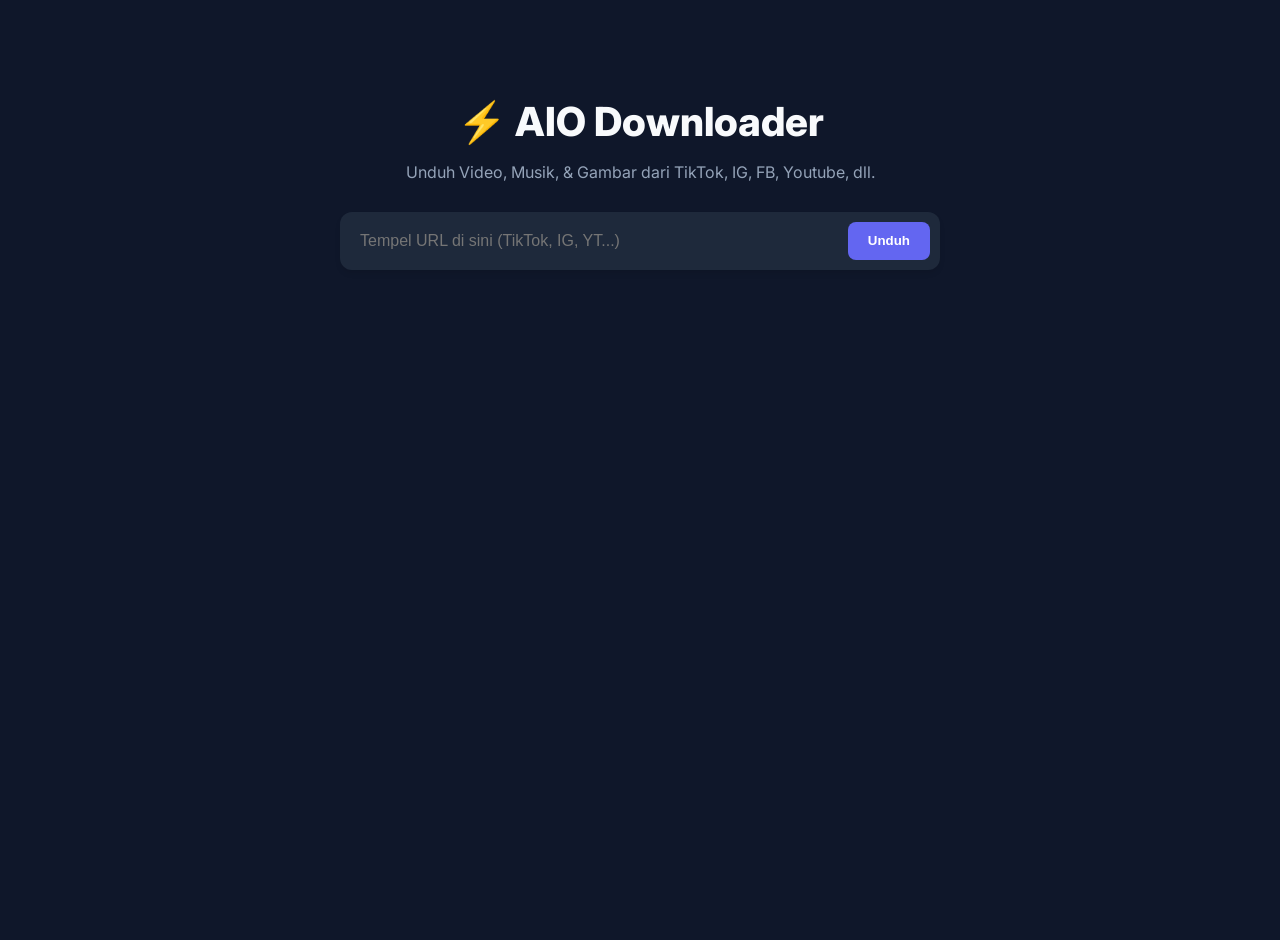
==== public/index.html @ 375051a1 "Add initial HTML structure for AIO Downloader" ====
<!DOCTYPE html>
<html lang="id">
<head>
    <meta charset="UTF-8">
    <meta name="viewport" content="width=device-width, initial-scale=1.0">
    <title>All-in-One Downloader</title>
    <link rel="stylesheet" href="style.css">
    <link href="https://fonts.googleapis.com/css2?family=Inter:wght@400;600;800&display=swap" rel="stylesheet">
</head>
<body>

    <div class="container">
        <header>
            <h1>⚡ AIO Downloader</h1>
            <p>Unduh Video, Musik, & Gambar dari TikTok, IG, FB, Youtube, dll.</p>
        </header>

        <div class="search-box">
            <input type="text" id="urlInput" placeholder="Tempel URL di sini (TikTok, IG, YT...)" autocomplete="off">
            <button id="downloadBtn" onclick="downloadMedia()">Unduh</button>
        </div>

        <div id="loading" class="hidden">
            <div class="spinner"></div>
            <p>Sedang memproses...</p>
        </div>

        <div id="error-msg" class="hidden"></div>

        <div id="result" class="hidden">
            </div>
    </div>

    <script src="script.js"></script>
</body>
</html>
---- public/style.css ----
:root {
    --primary: #6366f1;
    --bg: #0f172a;
    --card: #1e293b;
    --text: #f8fafc;
}

body {
    font-family: 'Inter', sans-serif;
    background-color: var(--bg);
    color: var(--text);
    margin: 0;
    display: flex;
    justify-content: center;
    min-height: 100vh;
    padding: 20px;
}

.container {
    width: 100%;
    max-width: 600px;
    text-align: center;
    margin-top: 50px;
}

h1 { font-weight: 800; font-size: 2.5rem; margin-bottom: 10px; }
p { color: #94a3b8; margin-bottom: 30px; }

.search-box {
    display: flex;
    gap: 10px;
    background: var(--card);
    padding: 10px;
    border-radius: 12px;
    box-shadow: 0 4px 6px -1px rgba(0, 0, 0, 0.1);
}

input {
    flex: 1;
    background: transparent;
    border: none;
    color: white;
    padding: 10px;
    font-size: 1rem;
    outline: none;
}

button {
    background-color: var(--primary);
    color: white;
    border: none;
    padding: 10px 20px;
    border-radius: 8px;
    font-weight: 600;
    cursor: pointer;
    transition: 0.2s;
}

button:hover { opacity: 0.9; }
button:disabled { background-color: #475569; cursor: not-allowed; }

/* Result Section */
#result {
    margin-top: 30px;
    display: grid;
    gap: 20px;
}

.media-card {
    background: var(--card);
    padding: 15px;
    border-radius: 12px;
    text-align: left;
}

.media-card img, .media-card video {
    width: 100%;
    border-radius: 8px;
    margin-bottom: 10px;
}

.download-link {
    display: inline-block;
    background: var(--primary);
    color: white;
    text-decoration: none;
    padding: 8px 16px;
    border-radius: 6px;
    font-size: 0.9rem;
    margin-top: 5px;
}

/* Utilities */
.hidden { display: none !important; }
#error-msg { color: #ef4444; margin-top: 15px; background: rgba(239, 68, 68, 0.1); padding: 10px; border-radius: 8px;}

/* Spinner */
.spinner {
    width: 30px;
    height: 30px;
    border: 3px solid rgba(255,255,255,0.3);
    border-radius: 50%;
    border-top-color: var(--primary);
    animation: spin 1s ease-in-out infinite;
    margin: 0 auto 10px;
}

@keyframes spin { to { transform: rotate(360deg); } }
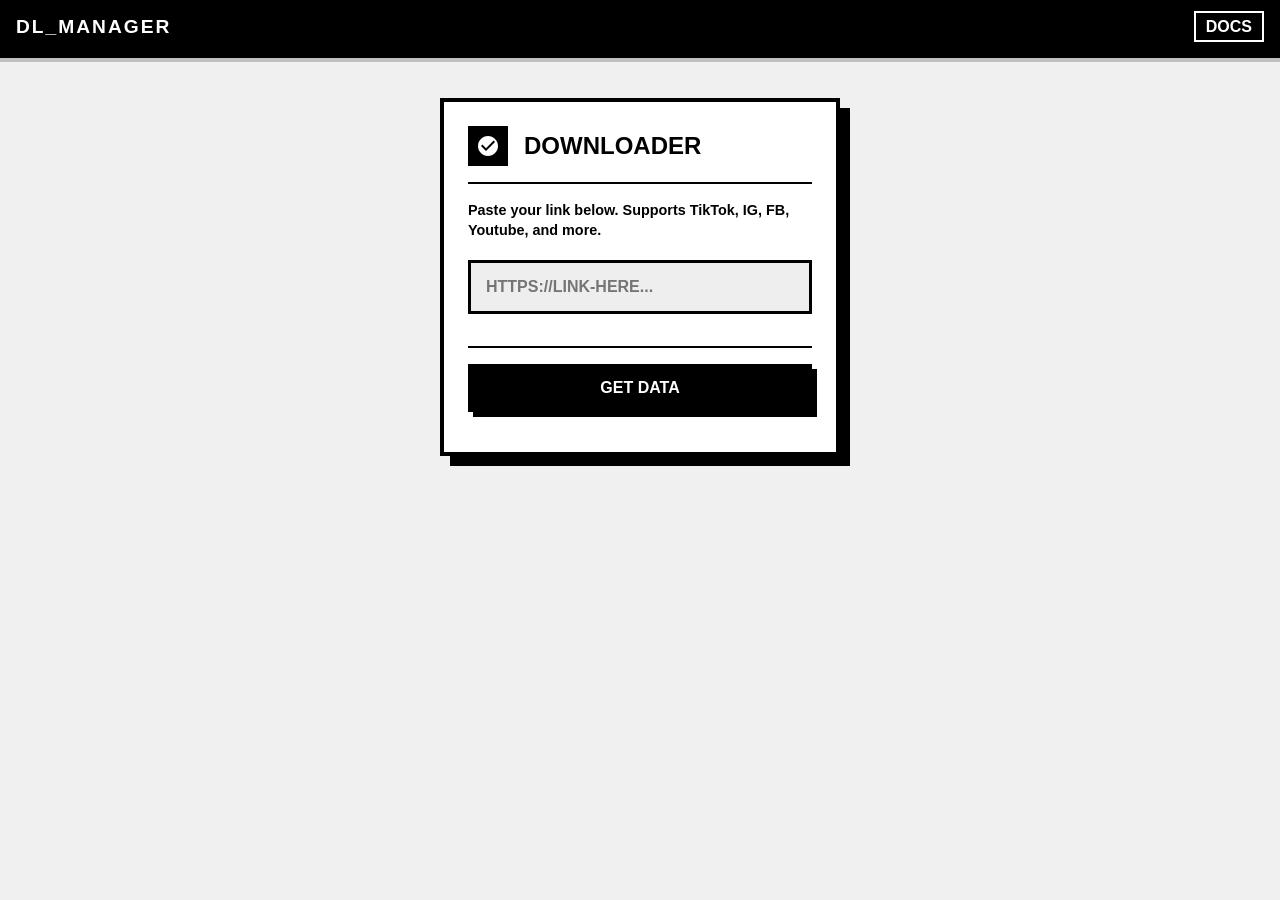
==== commit e9cc54e6: "Change title and update downloader interface" ====
--- a/public/index.html
+++ b/public/index.html
@@ -3,32 +3,58 @@
 <head>
     <meta charset="UTF-8">
     <meta name="viewport" content="width=device-width, initial-scale=1.0">
-    <title>All-in-One Downloader</title>
+    <title>BRUTAL DOWNLOADER</title>
     <link rel="stylesheet" href="style.css">
-    <link href="https://fonts.googleapis.com/css2?family=Inter:wght@400;600;800&display=swap" rel="stylesheet">
 </head>
 <body>
 
+    <nav class="navbar">
+        <a href="index.html" class="brand">DL_MANAGER</a>
+        <div class="nav-links">
+            <a href="docs.html">DOCS</a>
+        </div>
+    </nav>
+
     <div class="container">
-        <header>
-            <h1>⚡ AIO Downloader</h1>
-            <p>Unduh Video, Musik, & Gambar dari TikTok, IG, FB, Youtube, dll.</p>
-        </header>
-
-        <div class="search-box">
-            <input type="text" id="urlInput" placeholder="Tempel URL di sini (TikTok, IG, YT...)" autocomplete="off">
-            <button id="downloadBtn" onclick="downloadMedia()">Unduh</button>
+        
+        <div class="brutalist-card">
+            <div class="brutalist-card__header">
+                <div class="brutalist-card__icon">
+                    <svg viewBox="0 0 24 24" xmlns="http://www.w3.org/2000/svg">
+                        <path d="M12 2C6.48 2 2 6.48 2 12s4.48 10 10 10 10-4.48 10-10S17.52 2 12 2zm-2 15l-5-5 1.41-1.41L10 14.17l7.59-7.59L19 8l-9 9z"></path>
+                    </svg>
+                </div>
+                <div class="brutalist-card__alert">DOWNLOADER</div>
+            </div>
+            
+            <div class="brutalist-card__message">
+                Paste your link below. Supports TikTok, IG, FB, Youtube, and more.
+                <br><br>
+                <input type="text" id="urlInput" class="brutalist-input" placeholder="HTTPS://LINK-HERE..." autocomplete="off">
+            </div>
+            
+            <div class="brutalist-card__actions">
+                <button id="downloadBtn" onclick="fetchMedia()" class="brutalist-card__button brutalist-card__button--read">
+                    GET DATA
+                </button>
+            </div>
         </div>
 
-        <div id="loading" class="hidden">
-            <div class="spinner"></div>
-            <p>Sedang memproses...</p>
+        <div id="loading" class="brutalist-card hidden">
+            <div class="loading-container">
+                <span class="loader"></span>
+                <p style="margin-top:10px;">PROCESSING...</p>
+            </div>
         </div>
 
-        <div id="error-msg" class="hidden"></div>
+        <div id="error-msg" class="brutalist-card hidden" style="border-color: red;">
+            <div class="brutalist-card__alert" style="color: red;">ERROR</div>
+            <div class="brutalist-card__message" id="error-text"></div>
+        </div>
 
-        <div id="result" class="hidden">
+        <div id="result" class="result-container" style="width: 100%; display: flex; flex-direction: column; align-items: center; gap: 20px;">
             </div>
+
     </div>
 
     <script src="script.js"></script>
--- a/public/style.css
+++ b/public/style.css
@@ -1,108 +1,246 @@
-:root {
-    --primary: #6366f1;
-    --bg: #0f172a;
-    --card: #1e293b;
-    --text: #f8fafc;
+/* GLOBAL RESET & FONTS */
+* {
+    box-sizing: border-box;
+    margin: 0;
+    padding: 0;
 }
 
 body {
-    font-family: 'Inter', sans-serif;
-    background-color: var(--bg);
-    color: var(--text);
-    margin: 0;
-    display: flex;
+    font-family: "Arial", sans-serif;
+    background-color: #f0f0f0; /* Background abu muda agar card kontras */
+    color: #000;
+    padding-bottom: 50px;
+    min-height: 100vh;
+}
+
+/* NAVBAR (STICKY SIDEBAR ATAS) */
+.navbar {
+    position: sticky;
+    top: 0;
+    z-index: 1000;
+    background-color: #000;
+    border-bottom: 4px solid #000;
+    padding: 1rem;
+    display: flex;
+    justify-content: space-between;
+    align-items: center;
+    box-shadow: 0 4px 0 rgba(0,0,0,0.2);
+}
+
+.brand {
+    color: #fff;
+    font-weight: 900;
+    font-size: 1.2rem;
+    text-transform: uppercase;
+    text-decoration: none;
+    letter-spacing: 2px;
+}
+
+.nav-links a {
+    color: #fff;
+    text-decoration: none;
+    font-weight: 700;
+    text-transform: uppercase;
+    margin-left: 15px;
+    border: 2px solid #fff;
+    padding: 5px 10px;
+    transition: 0.2s;
+}
+
+.nav-links a:hover {
+    background-color: #fff;
+    color: #000;
+    box-shadow: 4px 4px 0 #888;
+}
+
+/* LAYOUT CONTAINER */
+.container {
+    display: flex;
+    flex-direction: column;
+    align-items: center;
+    padding: 20px;
+    gap: 30px;
+    margin-top: 20px;
+}
+
+/* BRUTALIST CARD STYLE (From your example) */
+.brutalist-card {
+    width: 100%;
+    max-width: 400px; /* Agar enak di HP dan PC */
+    border: 4px solid #000;
+    background-color: #fff;
+    padding: 1.5rem;
+    box-shadow: 10px 10px 0 #000;
+}
+
+.brutalist-card__header {
+    display: flex;
+    align-items: center;
+    gap: 1rem;
+    margin-bottom: 1rem;
+    border-bottom: 2px solid #000;
+    padding-bottom: 1rem;
+}
+
+.brutalist-card__icon {
+    flex-shrink: 0;
+    display: flex;
+    align-items: center;
     justify-content: center;
-    min-height: 100vh;
+    background-color: #000;
+    padding: 0.5rem;
+}
+
+.brutalist-card__icon svg {
+    height: 1.5rem;
+    width: 1.5rem;
+    fill: #fff;
+}
+
+.brutalist-card__alert {
+    font-weight: 900;
+    color: #000;
+    font-size: 1.5rem;
+    text-transform: uppercase;
+}
+
+.brutalist-card__message {
+    margin-top: 1rem;
+    color: #000;
+    font-size: 0.9rem;
+    line-height: 1.4;
+    border-bottom: 2px solid #000;
+    padding-bottom: 1rem;
+    font-weight: 600;
+}
+
+.brutalist-card__actions {
+    margin-top: 1rem;
+}
+
+/* CUSTOM INPUT FOR BRUTALIST STYLE */
+.brutalist-input {
+    width: 100%;
+    padding: 15px;
+    font-size: 1rem;
+    font-weight: bold;
+    border: 3px solid #000;
+    background: #eee;
+    margin-bottom: 1rem;
+    outline: none;
+    font-family: "Arial", sans-serif;
+}
+
+.brutalist-input:focus {
+    background: #fff;
+    box-shadow: 5px 5px 0 #000;
+}
+
+/* BUTTONS */
+.brutalist-card__button {
+    display: block;
+    width: 100%;
+    padding: 0.75rem;
+    text-align: center;
+    font-size: 1rem;
+    font-weight: 700;
+    text-transform: uppercase;
+    border: 3px solid #000;
+    background-color: #fff;
+    color: #000;
+    position: relative;
+    transition: all 0.2s ease;
+    box-shadow: 5px 5px 0 #000;
+    overflow: hidden;
+    text-decoration: none;
+    margin-bottom: 1rem;
+    cursor: pointer;
+}
+
+.brutalist-card__button--read {
+    background-color: #000;
+    color: #fff;
+}
+
+.brutalist-card__button::before {
+    content: "";
+    position: absolute;
+    top: 0;
+    left: -100%;
+    width: 100%;
+    height: 100%;
+    background: linear-gradient(
+        120deg,
+        transparent,
+        rgba(255, 255, 255, 0.3),
+        transparent
+    );
+    transition: all 0.6s;
+}
+
+.brutalist-card__button:hover::before {
+    left: 100%;
+}
+
+.brutalist-card__button:hover {
+    transform: translate(-2px, -2px);
+    box-shadow: 7px 7px 0 #000;
+}
+
+.brutalist-card__button--mark:hover {
+    background-color: #296fbb;
+    border-color: #296fbb;
+    color: #fff;
+    box-shadow: 7px 7px 0 #004280;
+}
+
+.brutalist-card__button--read:hover {
+    background-color: #ff0000;
+    border-color: #ff0000;
+    color: #fff;
+    box-shadow: 7px 7px 0 #800000;
+}
+
+.brutalist-card__button:active {
+    transform: translate(5px, 5px);
+    box-shadow: none;
+}
+
+.brutalist-card__button:disabled {
+    background-color: #ccc;
+    cursor: not-allowed;
+    box-shadow: none;
+    transform: none;
+}
+
+/* MEDIA CONTENT STYLES */
+img, video, audio {
+    width: 100%;
+    border: 2px solid #000;
+    display: block;
+    margin-bottom: 10px;
+}
+
+/* UTILITIES */
+.hidden { display: none !important; }
+
+/* LOADING SPINNER BRUTALIST */
+.loader {
+    width: 48px;
+    height: 48px;
+    border: 5px solid #000;
+    border-bottom-color: transparent;
+    border-radius: 50%;
+    display: inline-block;
+    box-sizing: border-box;
+    animation: rotation 1s linear infinite;
+    margin: 0 auto;
+}
+@keyframes rotation { 0% { transform: rotate(0deg); } 100% { transform: rotate(360deg); } }
+
+.loading-container {
+    text-align: center;
     padding: 20px;
-}
-
-.container {
-    width: 100%;
-    max-width: 600px;
-    text-align: center;
-    margin-top: 50px;
-}
-
-h1 { font-weight: 800; font-size: 2.5rem; margin-bottom: 10px; }
-p { color: #94a3b8; margin-bottom: 30px; }
-
-.search-box {
-    display: flex;
-    gap: 10px;
-    background: var(--card);
-    padding: 10px;
-    border-radius: 12px;
-    box-shadow: 0 4px 6px -1px rgba(0, 0, 0, 0.1);
-}
-
-input {
-    flex: 1;
-    background: transparent;
-    border: none;
-    color: white;
-    padding: 10px;
-    font-size: 1rem;
-    outline: none;
-}
-
-button {
-    background-color: var(--primary);
-    color: white;
-    border: none;
-    padding: 10px 20px;
-    border-radius: 8px;
-    font-weight: 600;
-    cursor: pointer;
-    transition: 0.2s;
-}
-
-button:hover { opacity: 0.9; }
-button:disabled { background-color: #475569; cursor: not-allowed; }
-
-/* Result Section */
-#result {
-    margin-top: 30px;
-    display: grid;
-    gap: 20px;
-}
-
-.media-card {
-    background: var(--card);
-    padding: 15px;
-    border-radius: 12px;
-    text-align: left;
-}
-
-.media-card img, .media-card video {
-    width: 100%;
-    border-radius: 8px;
-    margin-bottom: 10px;
-}
-
-.download-link {
-    display: inline-block;
-    background: var(--primary);
-    color: white;
-    text-decoration: none;
-    padding: 8px 16px;
-    border-radius: 6px;
-    font-size: 0.9rem;
-    margin-top: 5px;
-}
-
-/* Utilities */
-.hidden { display: none !important; }
-#error-msg { color: #ef4444; margin-top: 15px; background: rgba(239, 68, 68, 0.1); padding: 10px; border-radius: 8px;}
-
-/* Spinner */
-.spinner {
-    width: 30px;
-    height: 30px;
-    border: 3px solid rgba(255,255,255,0.3);
-    border-radius: 50%;
-    border-top-color: var(--primary);
-    animation: spin 1s ease-in-out infinite;
-    margin: 0 auto 10px;
-}
-
-@keyframes spin { to { transform: rotate(360deg); } }
+    font-weight: bold;
+    text-transform: uppercase;
+}
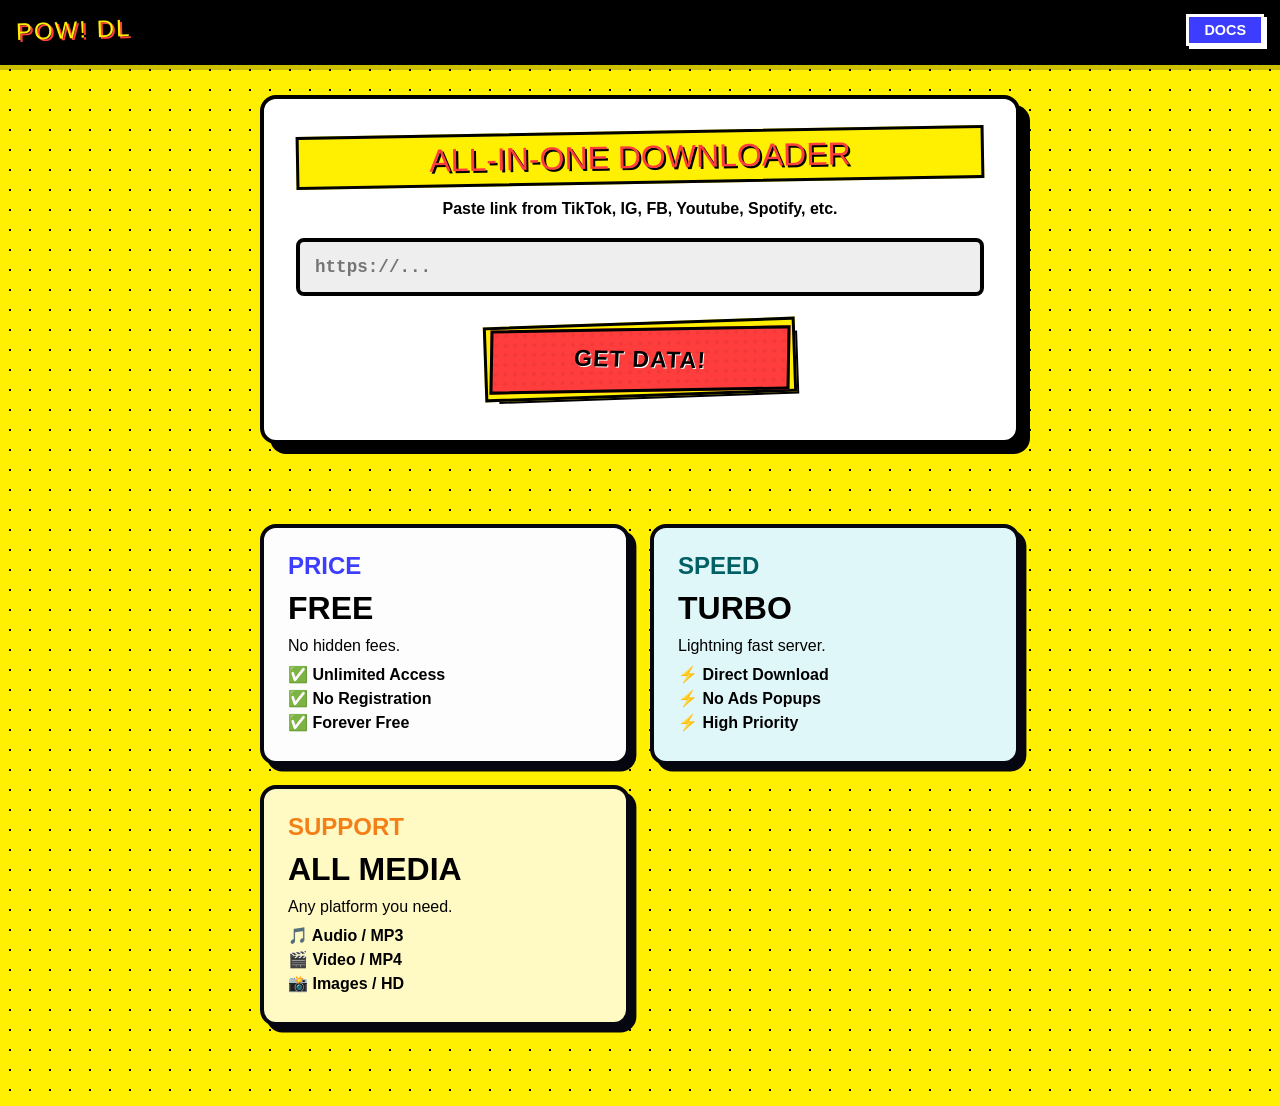
==== commit b2361ea8: "Rename downloader and update UI elements" ====
--- a/public/index.html
+++ b/public/index.html
@@ -3,13 +3,13 @@
 <head>
     <meta charset="UTF-8">
     <meta name="viewport" content="width=device-width, initial-scale=1.0">
-    <title>BRUTAL DOWNLOADER</title>
+    <title>COMIC DOWNLOADER</title>
     <link rel="stylesheet" href="style.css">
 </head>
 <body>
 
     <nav class="navbar">
-        <a href="index.html" class="brand">DL_MANAGER</a>
+        <a href="index.html" class="brand">POW! DL</a>
         <div class="nav-links">
             <a href="docs.html">DOCS</a>
         </div>
@@ -17,44 +17,70 @@
 
     <div class="container">
         
-        <div class="brutalist-card">
-            <div class="brutalist-card__header">
-                <div class="brutalist-card__icon">
-                    <svg viewBox="0 0 24 24" xmlns="http://www.w3.org/2000/svg">
-                        <path d="M12 2C6.48 2 2 6.48 2 12s4.48 10 10 10 10-4.48 10-10S17.52 2 12 2zm-2 15l-5-5 1.41-1.41L10 14.17l7.59-7.59L19 8l-9 9z"></path>
-                    </svg>
-                </div>
-                <div class="brutalist-card__alert">DOWNLOADER</div>
-            </div>
+        <div class="main-card">
+            <div class="card-title">ALL-IN-ONE DOWNLOADER</div>
             
-            <div class="brutalist-card__message">
-                Paste your link below. Supports TikTok, IG, FB, Youtube, and more.
-                <br><br>
-                <input type="text" id="urlInput" class="brutalist-input" placeholder="HTTPS://LINK-HERE..." autocomplete="off">
-            </div>
+            <p style="text-align: center; margin-bottom: 20px; font-weight: bold;">
+                Paste link from TikTok, IG, FB, Youtube, Spotify, etc.
+            </p>
+
+            <input type="text" id="urlInput" class="brutalist-input" placeholder="https://..." autocomplete="off">
             
-            <div class="brutalist-card__actions">
-                <button id="downloadBtn" onclick="fetchMedia()" class="brutalist-card__button brutalist-card__button--read">
-                    GET DATA
+            <div class="comic-brutal-button-container">
+                <button id="downloadBtn" onclick="fetchMedia()" class="comic-brutal-button">
+                    <div class="button-inner">
+                        <span class="button-text">GET DATA!</span>
+                        <div class="halftone-overlay"></div>
+                    </div>
+                    <div class="button-shadow"></div>
+                    <div class="button-frame"></div>
                 </button>
             </div>
         </div>
 
-        <div id="loading" class="brutalist-card hidden">
-            <div class="loading-container">
-                <span class="loader"></span>
-                <p style="margin-top:10px;">PROCESSING...</p>
-            </div>
+        <div id="loading" class="hidden" style="text-align: center; font-size: 1.5rem; font-weight: bold; text-shadow: 2px 2px 0 #fff;">
+            PROCESSING... ⏳
         </div>
+        <div id="error-msg" class="hidden"></div>
 
-        <div id="error-msg" class="brutalist-card hidden" style="border-color: red;">
-            <div class="brutalist-card__alert" style="color: red;">ERROR</div>
-            <div class="brutalist-card__message" id="error-text"></div>
-        </div>
+        <div id="result"></div>
 
-        <div id="result" class="result-container" style="width: 100%; display: flex; flex-direction: column; align-items: center; gap: 20px;">
+        <div class="features-grid">
+            
+            <div class="feature-card">
+                <div class="pricing-plan">PRICE</div>
+                <div class="price-value">FREE</div>
+                <p>No hidden fees.</p>
+                <ul class="check-list">
+                    <li class="check-list-item">✅ Unlimited Access</li>
+                    <li class="check-list-item">✅ No Registration</li>
+                    <li class="check-list-item">✅ Forever Free</li>
+                </ul>
             </div>
 
+            <div class="feature-card" style="background: #e0f7fa;">
+                <div class="pricing-plan" style="color: #006064;">SPEED</div>
+                <div class="price-value">TURBO</div>
+                <p>Lightning fast server.</p>
+                <ul class="check-list">
+                    <li class="check-list-item">⚡ Direct Download</li>
+                    <li class="check-list-item">⚡ No Ads Popups</li>
+                    <li class="check-list-item">⚡ High Priority</li>
+                </ul>
+            </div>
+
+            <div class="feature-card" style="background: #fff9c4;">
+                <div class="pricing-plan" style="color: #f57f17;">SUPPORT</div>
+                <div class="price-value">ALL MEDIA</div>
+                <p>Any platform you need.</p>
+                <ul class="check-list">
+                    <li class="check-list-item">🎵 Audio / MP3</li>
+                    <li class="check-list-item">🎬 Video / MP4</li>
+                    <li class="check-list-item">📸 Images / HD</li>
+                </ul>
+            </div>
+
+        </div>
     </div>
 
     <script src="script.js"></script>
--- a/public/style.css
+++ b/public/style.css
@@ -1,4 +1,14 @@
-/* GLOBAL RESET & FONTS */
+/* --- VARIABLES & GLOBAL --- */
+:root {
+    --primary: #ff3d3d;    /* Red */
+    --secondary: #3d3dff;  /* Blue */
+    --accent: #ffef00;     /* Yellow */
+    --text: #000000;
+    --bg-color: #f0f0f0;
+    --card-bg: #ffffff;
+    --shadow: rgba(0, 0, 0, 1);
+}
+
 * {
     box-sizing: border-box;
     margin: 0;
@@ -6,241 +16,278 @@
 }
 
 body {
-    font-family: "Arial", sans-serif;
-    background-color: #f0f0f0; /* Background abu muda agar card kontras */
-    color: #000;
+    font-family: 'Arial Black', 'Arial', sans-serif;
+    background-color: var(--accent);
+    /* Pola Halftone Background agar tidak polos */
+    background-image: radial-gradient(var(--text) 1px, transparent 1px);
+    background-size: 20px 20px;
+    color: var(--text);
     padding-bottom: 50px;
     min-height: 100vh;
 }
 
-/* NAVBAR (STICKY SIDEBAR ATAS) */
+/* --- NAVBAR STICKY --- */
 .navbar {
     position: sticky;
     top: 0;
     z-index: 1000;
-    background-color: #000;
-    border-bottom: 4px solid #000;
+    background-color: var(--text);
+    border-bottom: 5px solid var(--text);
     padding: 1rem;
     display: flex;
     justify-content: space-between;
     align-items: center;
-    box-shadow: 0 4px 0 rgba(0,0,0,0.2);
+    box-shadow: 0 5px 0 rgba(0,0,0,0.2);
 }
 
 .brand {
-    color: #fff;
-    font-weight: 900;
-    font-size: 1.2rem;
+    color: var(--accent);
+    font-size: 1.5rem;
     text-transform: uppercase;
     text-decoration: none;
     letter-spacing: 2px;
+    transform: rotate(-2deg);
+    display: inline-block;
+    text-shadow: 2px 2px 0 var(--primary);
 }
 
 .nav-links a {
-    color: #fff;
+    color: var(--card-bg);
     text-decoration: none;
     font-weight: 700;
     text-transform: uppercase;
-    margin-left: 15px;
-    border: 2px solid #fff;
+    margin-left: 10px;
+    border: 3px solid var(--card-bg);
+    padding: 5px 15px;
+    background: var(--secondary);
+    box-shadow: 3px 3px 0 var(--card-bg);
+    transition: 0.2s;
+    font-size: 0.9rem;
+}
+
+.nav-links a:active {
+    transform: translate(2px, 2px);
+    box-shadow: none;
+}
+
+/* --- LAYOUT CONTAINER --- */
+.container {
+    max-width: 800px;
+    margin: 30px auto;
+    padding: 0 20px;
+    display: flex;
+    flex-direction: column;
+    gap: 40px;
+}
+
+/* --- MAIN INPUT CARD (NEO BRUTAL) --- */
+.main-card {
+    background: var(--card-bg);
+    border: 4px solid var(--text);
+    padding: 2rem;
+    box-shadow: 10px 10px 0 var(--text);
+    border-radius: 1rem;
+    position: relative;
+    overflow: hidden;
+}
+
+.card-title {
+    font-size: 2rem;
+    text-transform: uppercase;
+    margin-bottom: 1rem;
+    text-align: center;
+    color: var(--primary);
+    text-shadow: 2px 2px 0 var(--text);
+    background: var(--accent);
+    display: inline-block;
     padding: 5px 10px;
-    transition: 0.2s;
-}
-
-.nav-links a:hover {
-    background-color: #fff;
-    color: #000;
-    box-shadow: 4px 4px 0 #888;
-}
-
-/* LAYOUT CONTAINER */
-.container {
-    display: flex;
-    flex-direction: column;
-    align-items: center;
-    padding: 20px;
-    gap: 30px;
-    margin-top: 20px;
-}
-
-/* BRUTALIST CARD STYLE (From your example) */
-.brutalist-card {
-    width: 100%;
-    max-width: 400px; /* Agar enak di HP dan PC */
-    border: 4px solid #000;
-    background-color: #fff;
-    padding: 1.5rem;
-    box-shadow: 10px 10px 0 #000;
-}
-
-.brutalist-card__header {
-    display: flex;
-    align-items: center;
-    gap: 1rem;
-    margin-bottom: 1rem;
-    border-bottom: 2px solid #000;
-    padding-bottom: 1rem;
-}
-
-.brutalist-card__icon {
-    flex-shrink: 0;
-    display: flex;
-    align-items: center;
-    justify-content: center;
-    background-color: #000;
-    padding: 0.5rem;
-}
-
-.brutalist-card__icon svg {
-    height: 1.5rem;
-    width: 1.5rem;
-    fill: #fff;
-}
-
-.brutalist-card__alert {
-    font-weight: 900;
-    color: #000;
-    font-size: 1.5rem;
-    text-transform: uppercase;
-}
-
-.brutalist-card__message {
-    margin-top: 1rem;
-    color: #000;
-    font-size: 0.9rem;
-    line-height: 1.4;
-    border-bottom: 2px solid #000;
-    padding-bottom: 1rem;
-    font-weight: 600;
-}
-
-.brutalist-card__actions {
-    margin-top: 1rem;
-}
-
-/* CUSTOM INPUT FOR BRUTALIST STYLE */
+    border: 3px solid var(--text);
+    transform: rotate(-1deg);
+    width: 100%;
+}
+
 .brutalist-input {
     width: 100%;
     padding: 15px;
-    font-size: 1rem;
+    font-size: 1.1rem;
     font-weight: bold;
-    border: 3px solid #000;
+    border: 4px solid var(--text);
     background: #eee;
     margin-bottom: 1rem;
     outline: none;
-    font-family: "Arial", sans-serif;
+    font-family: 'Courier New', monospace;
+    border-radius: 0.5rem;
+    transition: 0.2s;
 }
 
 .brutalist-input:focus {
     background: #fff;
-    box-shadow: 5px 5px 0 #000;
-}
-
-/* BUTTONS */
-.brutalist-card__button {
+    box-shadow: 5px 5px 0 var(--secondary);
+    transform: scale(1.01);
+}
+
+/* --- COMIC BUTTON STYLE (From Your Request) --- */
+.comic-brutal-button-container {
+    display: flex;
+    justify-content: center;
+    align-items: center;
+    padding: 1rem 0;
+}
+
+.comic-brutal-button {
+    position: relative;
+    font-size: 1.2em; /* Adjusted for mobile */
+    border: none;
+    background: none;
+    cursor: pointer;
+    padding: 0;
+    transform: rotate(-2deg);
+    transform-origin: center;
+    transition: transform 0.15s cubic-bezier(0.22, 0.61, 0.36, 1);
+    width: 100%;
+    max-width: 300px;
+}
+
+.button-inner {
+    position: relative;
+    display: flex;
+    justify-content: center;
+    align-items: center;
+    background-color: var(--primary);
+    color: var(--text);
+    padding: 0.8em 1.5em;
+    z-index: 3;
+    overflow: hidden;
+    transform: skew(-3deg, 1deg);
+    transition: transform 0.15s cubic-bezier(0.22, 0.61, 0.36, 1);
+    border: 3px solid var(--text); /* Added border for clarity */
+}
+
+.button-text {
+    position: relative;
+    font-weight: 900;
+    font-size: 1.2em;
+    letter-spacing: 0.05em;
+    text-transform: uppercase;
+    z-index: 5;
+    color: var(--text);
+    text-shadow: 1px 1px 0 #fff; /* Simplified shadow */
+    transform: rotate(2deg);
+}
+
+.button-frame {
+    position: absolute;
+    top: -0.3em;
+    left: -0.3em;
+    right: -0.3em;
+    bottom: -0.3em;
+    background-color: var(--accent);
+    border: 3px solid var(--text);
+    z-index: 1;
+    transition: transform 0.15s;
+}
+
+.button-shadow {
+    position: absolute;
+    top: 0.4em;
+    left: 0.4em;
+    right: -0.4em;
+    bottom: -0.4em;
+    background-color: rgba(0, 0, 0, 1);
+    z-index: 0;
+    transition: all 0.15s;
+}
+
+.halftone-overlay {
+    position: absolute;
+    top: 0; left: 0; width: 100%; height: 100%;
+    background-image: radial-gradient(circle at 30% 30%, rgba(0,0,0,0.2) 0.1em, transparent 0.1em);
+    background-size: 0.5em 0.5em;
+    opacity: 0.3;
+    z-index: 2;
+}
+
+/* Button States */
+.comic-brutal-button:hover { transform: rotate(-1deg) scale(1.02); }
+.comic-brutal-button:hover .button-inner { background-color: var(--secondary); color: #fff; }
+.comic-brutal-button:active { transform: rotate(0) scale(0.95); }
+
+/* --- FEATURES GRID (From Your Request - Neo Brutal Pricing) --- */
+.features-grid {
+    display: grid;
+    grid-template-columns: repeat(auto-fit, minmax(250px, 1fr)); /* Responsive Grid */
+    gap: 20px;
+    width: 100%;
+}
+
+.feature-card {
+    background: #fdfdfd;
+    padding: 1.5rem;
+    border-radius: 1rem;
+    border: 4px solid #05060f;
+    box-shadow: 0.4rem 0.4rem #05060f;
+    overflow: hidden;
+    color: black;
+    transition: 0.3s;
+}
+
+.feature-card:hover {
+    transform: translate(-3px, -3px);
+    box-shadow: 0.6rem 0.6rem #05060f;
+}
+
+.pricing-plan {
+    font-size: 1.5rem;
+    font-weight: 800;
+    text-transform: uppercase;
+    color: var(--secondary);
+}
+
+.price-value {
+    font-size: 2rem;
+    font-weight: 900;
+    margin: 10px 0;
+}
+
+.check-list {
+    list-style: none;
+    margin-top: 10px;
+}
+
+.check-list-item {
+    display: flex;
+    align-items: center;
+    gap: 8px;
+    font-weight: 600;
+    margin-bottom: 5px;
+}
+
+/* --- RESULT SECTION --- */
+#result { width: 100%; display: flex; flex-direction: column; gap: 20px; }
+
+.media-container {
+    background: var(--card-bg);
+    border: 4px solid var(--text);
+    padding: 15px;
+    box-shadow: 8px 8px 0 var(--text);
+    border-radius: 10px;
+}
+
+img, video, audio {
+    width: 100%;
+    border: 3px solid var(--text);
+    border-radius: 5px;
     display: block;
-    width: 100%;
-    padding: 0.75rem;
-    text-align: center;
-    font-size: 1rem;
-    font-weight: 700;
-    text-transform: uppercase;
-    border: 3px solid #000;
-    background-color: #fff;
-    color: #000;
-    position: relative;
-    transition: all 0.2s ease;
-    box-shadow: 5px 5px 0 #000;
-    overflow: hidden;
-    text-decoration: none;
-    margin-bottom: 1rem;
-    cursor: pointer;
-}
-
-.brutalist-card__button--read {
-    background-color: #000;
-    color: #fff;
-}
-
-.brutalist-card__button::before {
-    content: "";
-    position: absolute;
-    top: 0;
-    left: -100%;
-    width: 100%;
-    height: 100%;
-    background: linear-gradient(
-        120deg,
-        transparent,
-        rgba(255, 255, 255, 0.3),
-        transparent
-    );
-    transition: all 0.6s;
-}
-
-.brutalist-card__button:hover::before {
-    left: 100%;
-}
-
-.brutalist-card__button:hover {
-    transform: translate(-2px, -2px);
-    box-shadow: 7px 7px 0 #000;
-}
-
-.brutalist-card__button--mark:hover {
-    background-color: #296fbb;
-    border-color: #296fbb;
-    color: #fff;
-    box-shadow: 7px 7px 0 #004280;
-}
-
-.brutalist-card__button--read:hover {
-    background-color: #ff0000;
-    border-color: #ff0000;
-    color: #fff;
-    box-shadow: 7px 7px 0 #800000;
-}
-
-.brutalist-card__button:active {
-    transform: translate(5px, 5px);
-    box-shadow: none;
-}
-
-.brutalist-card__button:disabled {
-    background-color: #ccc;
-    cursor: not-allowed;
-    box-shadow: none;
-    transform: none;
-}
-
-/* MEDIA CONTENT STYLES */
-img, video, audio {
-    width: 100%;
-    border: 2px solid #000;
-    display: block;
-    margin-bottom: 10px;
-}
-
-/* UTILITIES */
+    margin-bottom: 15px;
+}
+
+/* --- UTILS --- */
 .hidden { display: none !important; }
-
-/* LOADING SPINNER BRUTALIST */
-.loader {
-    width: 48px;
-    height: 48px;
-    border: 5px solid #000;
-    border-bottom-color: transparent;
-    border-radius: 50%;
-    display: inline-block;
-    box-sizing: border-box;
-    animation: rotation 1s linear infinite;
-    margin: 0 auto;
-}
-@keyframes rotation { 0% { transform: rotate(0deg); } 100% { transform: rotate(360deg); } }
-
-.loading-container {
-    text-align: center;
-    padding: 20px;
+#error-msg {
+    background: var(--primary);
+    color: white;
+    padding: 15px;
+    border: 4px solid var(--text);
     font-weight: bold;
-    text-transform: uppercase;
-}
+    box-shadow: 5px 5px 0 var(--text);
+}
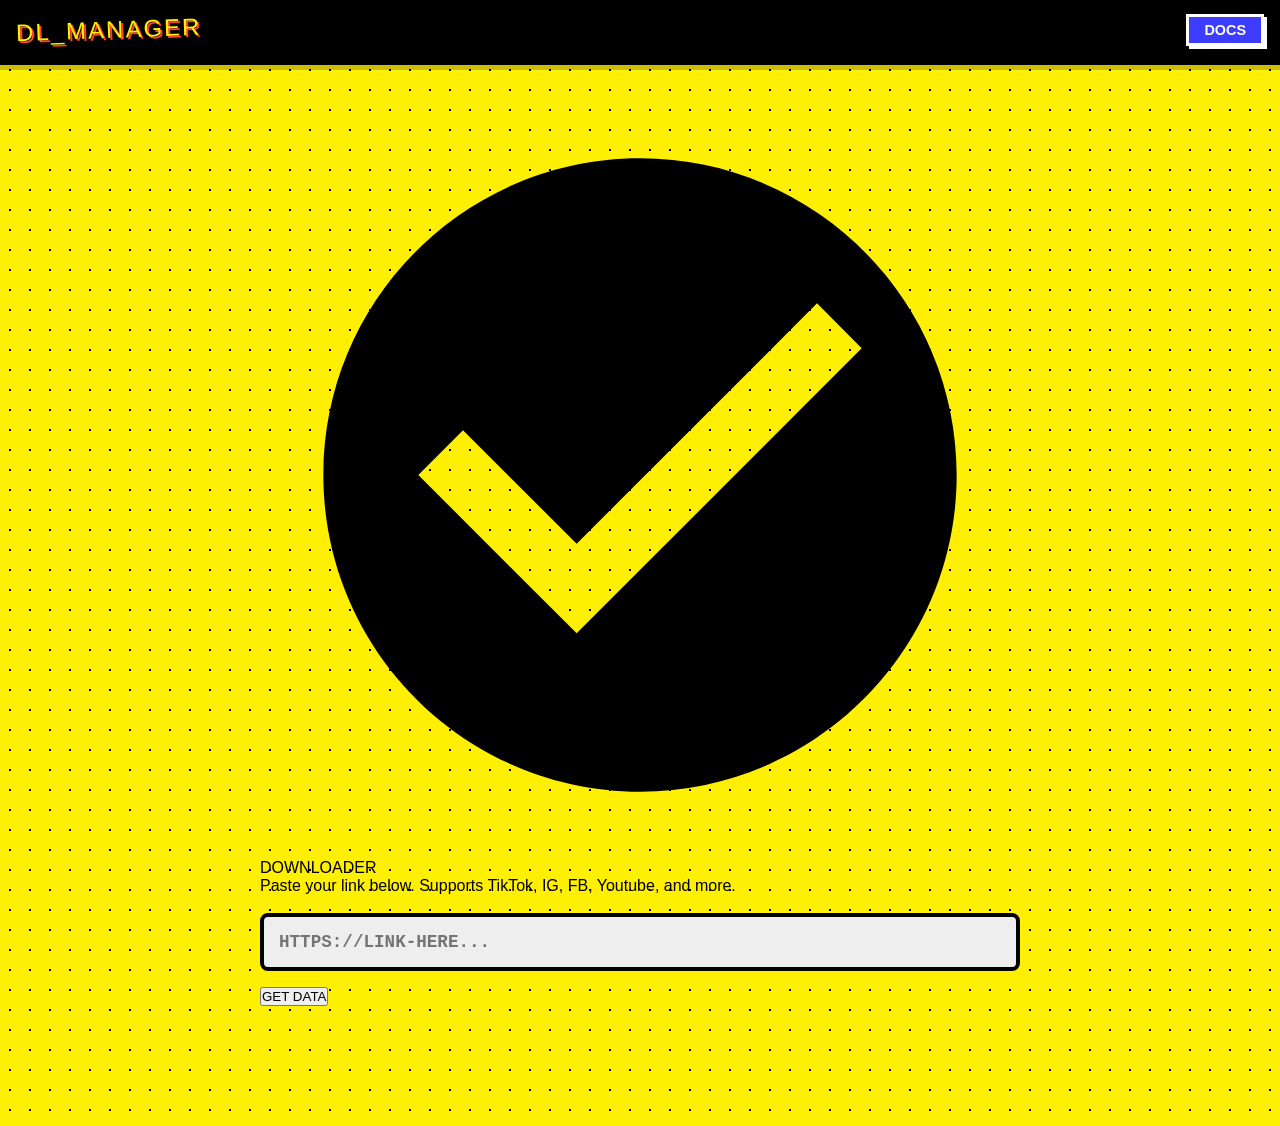
==== commit db943846: "Update index.html" ====
--- a/public/index.html
+++ b/public/index.html
@@ -3,13 +3,13 @@
 <head>
     <meta charset="UTF-8">
     <meta name="viewport" content="width=device-width, initial-scale=1.0">
-    <title>COMIC DOWNLOADER</title>
+    <title>BRUTAL DOWNLOADER</title>
     <link rel="stylesheet" href="style.css">
 </head>
 <body>
 
     <nav class="navbar">
-        <a href="index.html" class="brand">POW! DL</a>
+        <a href="index.html" class="brand">DL_MANAGER</a>
         <div class="nav-links">
             <a href="docs.html">DOCS</a>
         </div>
@@ -17,70 +17,44 @@
 
     <div class="container">
         
-        <div class="main-card">
-            <div class="card-title">ALL-IN-ONE DOWNLOADER</div>
+        <div class="brutalist-card">
+            <div class="brutalist-card__header">
+                <div class="brutalist-card__icon">
+                    <svg viewBox="0 0 24 24" xmlns="http://www.w3.org/2000/svg">
+                        <path d="M12 2C6.48 2 2 6.48 2 12s4.48 10 10 10 10-4.48 10-10S17.52 2 12 2zm-2 15l-5-5 1.41-1.41L10 14.17l7.59-7.59L19 8l-9 9z"></path>
+                    </svg>
+                </div>
+                <div class="brutalist-card__alert">DOWNLOADER</div>
+            </div>
             
-            <p style="text-align: center; margin-bottom: 20px; font-weight: bold;">
-                Paste link from TikTok, IG, FB, Youtube, Spotify, etc.
-            </p>
-
-            <input type="text" id="urlInput" class="brutalist-input" placeholder="https://..." autocomplete="off">
+            <div class="brutalist-card__message">
+                Paste your link below. Supports TikTok, IG, FB, Youtube, and more.
+                <br><br>
+                <input type="text" id="urlInput" class="brutalist-input" placeholder="HTTPS://LINK-HERE..." autocomplete="off">
+            </div>
             
-            <div class="comic-brutal-button-container">
-                <button id="downloadBtn" onclick="fetchMedia()" class="comic-brutal-button">
-                    <div class="button-inner">
-                        <span class="button-text">GET DATA!</span>
-                        <div class="halftone-overlay"></div>
-                    </div>
-                    <div class="button-shadow"></div>
-                    <div class="button-frame"></div>
+            <div class="brutalist-card__actions">
+                <button id="downloadBtn" onclick="fetchMedia()" class="brutalist-card__button brutalist-card__button--read">
+                    GET DATA
                 </button>
             </div>
         </div>
 
-        <div id="loading" class="hidden" style="text-align: center; font-size: 1.5rem; font-weight: bold; text-shadow: 2px 2px 0 #fff;">
-            PROCESSING... ⏳
+        <div id="loading" class="brutalist-card hidden">
+            <div class="loading-container">
+                <span class="loader"></span>
+                <p style="margin-top:10px;">PROCESSING...</p>
+            </div>
         </div>
-        <div id="error-msg" class="hidden"></div>
 
-        <div id="result"></div>
+        <div id="error-msg" class="brutalist-card hidden" style="border-color: red;">
+            <div class="brutalist-card__alert" style="color: red;">ERROR</div>
+            <div class="brutalist-card__message" id="error-text"></div>
+        </div>
 
-        <div class="features-grid">
-            
-            <div class="feature-card">
-                <div class="pricing-plan">PRICE</div>
-                <div class="price-value">FREE</div>
-                <p>No hidden fees.</p>
-                <ul class="check-list">
-                    <li class="check-list-item">✅ Unlimited Access</li>
-                    <li class="check-list-item">✅ No Registration</li>
-                    <li class="check-list-item">✅ Forever Free</li>
-                </ul>
+        <div id="result" class="result-container" style="width: 100%; display: flex; flex-direction: column; align-items: center; gap: 20px;">
             </div>
 
-            <div class="feature-card" style="background: #e0f7fa;">
-                <div class="pricing-plan" style="color: #006064;">SPEED</div>
-                <div class="price-value">TURBO</div>
-                <p>Lightning fast server.</p>
-                <ul class="check-list">
-                    <li class="check-list-item">⚡ Direct Download</li>
-                    <li class="check-list-item">⚡ No Ads Popups</li>
-                    <li class="check-list-item">⚡ High Priority</li>
-                </ul>
-            </div>
-
-            <div class="feature-card" style="background: #fff9c4;">
-                <div class="pricing-plan" style="color: #f57f17;">SUPPORT</div>
-                <div class="price-value">ALL MEDIA</div>
-                <p>Any platform you need.</p>
-                <ul class="check-list">
-                    <li class="check-list-item">🎵 Audio / MP3</li>
-                    <li class="check-list-item">🎬 Video / MP4</li>
-                    <li class="check-list-item">📸 Images / HD</li>
-                </ul>
-            </div>
-
-        </div>
     </div>
 
     <script src="script.js"></script>
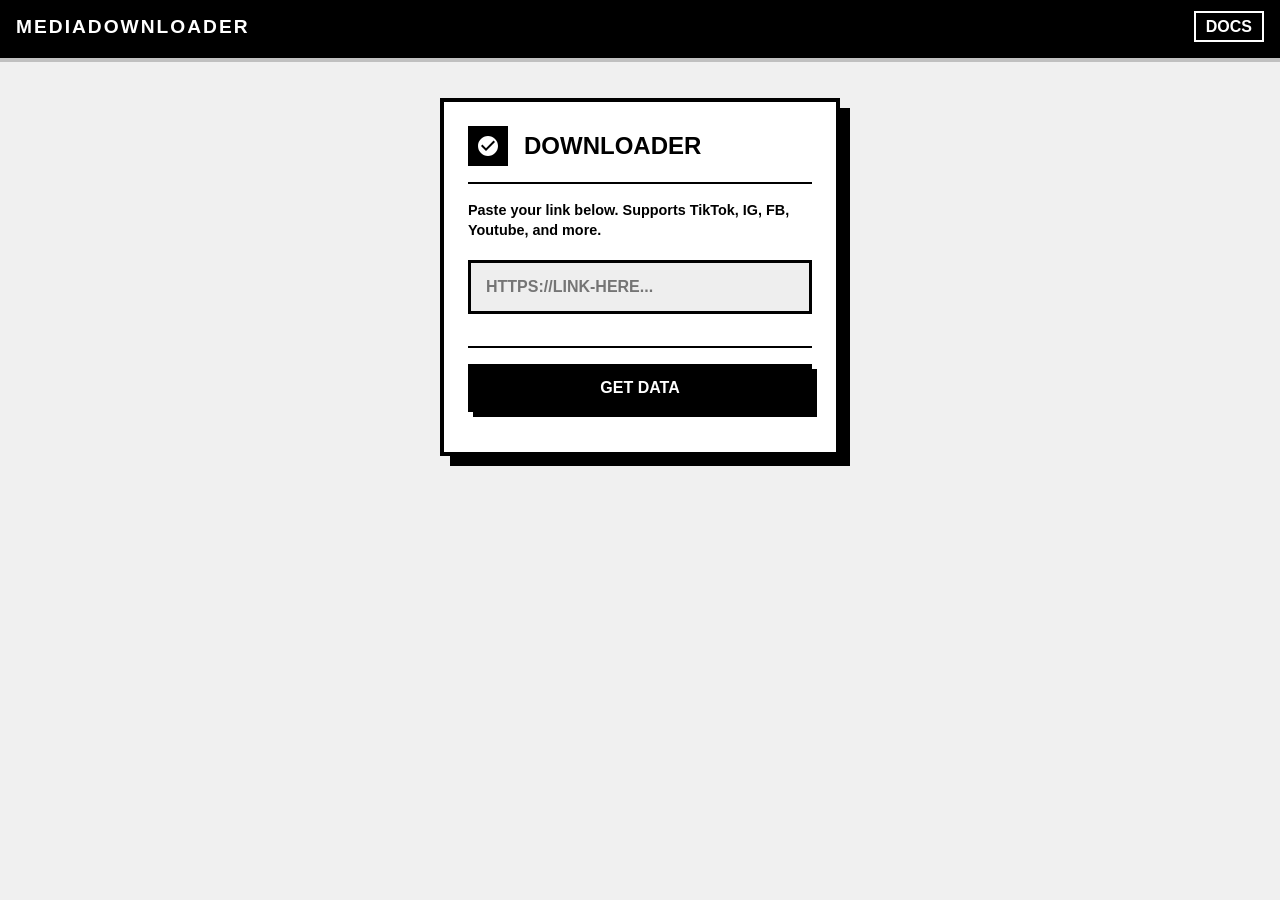
==== commit 6af2bce4: "Update index.html" ====
--- a/public/index.html
+++ b/public/index.html
@@ -3,13 +3,13 @@
 <head>
     <meta charset="UTF-8">
     <meta name="viewport" content="width=device-width, initial-scale=1.0">
-    <title>BRUTAL DOWNLOADER</title>
+    <title>MEDIA DOWNLOADER</title>
     <link rel="stylesheet" href="style.css">
 </head>
 <body>
 
     <nav class="navbar">
-        <a href="index.html" class="brand">DL_MANAGER</a>
+        <a href="index.html" class="brand">MediaDownloader</a>
         <div class="nav-links">
             <a href="docs.html">DOCS</a>
         </div>
--- a/public/style.css
+++ b/public/style.css
@@ -1,14 +1,4 @@
-/* --- VARIABLES & GLOBAL --- */
-:root {
-    --primary: #ff3d3d;    /* Red */
-    --secondary: #3d3dff;  /* Blue */
-    --accent: #ffef00;     /* Yellow */
-    --text: #000000;
-    --bg-color: #f0f0f0;
-    --card-bg: #ffffff;
-    --shadow: rgba(0, 0, 0, 1);
-}
-
+/* GLOBAL RESET & FONTS */
 * {
     box-sizing: border-box;
     margin: 0;
@@ -16,278 +6,241 @@
 }
 
 body {
-    font-family: 'Arial Black', 'Arial', sans-serif;
-    background-color: var(--accent);
-    /* Pola Halftone Background agar tidak polos */
-    background-image: radial-gradient(var(--text) 1px, transparent 1px);
-    background-size: 20px 20px;
-    color: var(--text);
+    font-family: "Arial", sans-serif;
+    background-color: #f0f0f0; /* Background abu muda agar card kontras */
+    color: #000;
     padding-bottom: 50px;
     min-height: 100vh;
 }
 
-/* --- NAVBAR STICKY --- */
+/* NAVBAR (STICKY SIDEBAR ATAS) */
 .navbar {
     position: sticky;
     top: 0;
     z-index: 1000;
-    background-color: var(--text);
-    border-bottom: 5px solid var(--text);
+    background-color: #000;
+    border-bottom: 4px solid #000;
     padding: 1rem;
     display: flex;
     justify-content: space-between;
     align-items: center;
-    box-shadow: 0 5px 0 rgba(0,0,0,0.2);
+    box-shadow: 0 4px 0 rgba(0,0,0,0.2);
 }
 
 .brand {
-    color: var(--accent);
-    font-size: 1.5rem;
+    color: #fff;
+    font-weight: 900;
+    font-size: 1.2rem;
     text-transform: uppercase;
     text-decoration: none;
     letter-spacing: 2px;
-    transform: rotate(-2deg);
-    display: inline-block;
-    text-shadow: 2px 2px 0 var(--primary);
 }
 
 .nav-links a {
-    color: var(--card-bg);
+    color: #fff;
     text-decoration: none;
     font-weight: 700;
     text-transform: uppercase;
-    margin-left: 10px;
-    border: 3px solid var(--card-bg);
-    padding: 5px 15px;
-    background: var(--secondary);
-    box-shadow: 3px 3px 0 var(--card-bg);
+    margin-left: 15px;
+    border: 2px solid #fff;
+    padding: 5px 10px;
     transition: 0.2s;
+}
+
+.nav-links a:hover {
+    background-color: #fff;
+    color: #000;
+    box-shadow: 4px 4px 0 #888;
+}
+
+/* LAYOUT CONTAINER */
+.container {
+    display: flex;
+    flex-direction: column;
+    align-items: center;
+    padding: 20px;
+    gap: 30px;
+    margin-top: 20px;
+}
+
+/* BRUTALIST CARD STYLE (From your example) */
+.brutalist-card {
+    width: 100%;
+    max-width: 400px; /* Agar enak di HP dan PC */
+    border: 4px solid #000;
+    background-color: #fff;
+    padding: 1.5rem;
+    box-shadow: 10px 10px 0 #000;
+}
+
+.brutalist-card__header {
+    display: flex;
+    align-items: center;
+    gap: 1rem;
+    margin-bottom: 1rem;
+    border-bottom: 2px solid #000;
+    padding-bottom: 1rem;
+}
+
+.brutalist-card__icon {
+    flex-shrink: 0;
+    display: flex;
+    align-items: center;
+    justify-content: center;
+    background-color: #000;
+    padding: 0.5rem;
+}
+
+.brutalist-card__icon svg {
+    height: 1.5rem;
+    width: 1.5rem;
+    fill: #fff;
+}
+
+.brutalist-card__alert {
+    font-weight: 900;
+    color: #000;
+    font-size: 1.5rem;
+    text-transform: uppercase;
+}
+
+.brutalist-card__message {
+    margin-top: 1rem;
+    color: #000;
     font-size: 0.9rem;
-}
-
-.nav-links a:active {
-    transform: translate(2px, 2px);
-    box-shadow: none;
-}
-
-/* --- LAYOUT CONTAINER --- */
-.container {
-    max-width: 800px;
-    margin: 30px auto;
-    padding: 0 20px;
-    display: flex;
-    flex-direction: column;
-    gap: 40px;
-}
-
-/* --- MAIN INPUT CARD (NEO BRUTAL) --- */
-.main-card {
-    background: var(--card-bg);
-    border: 4px solid var(--text);
-    padding: 2rem;
-    box-shadow: 10px 10px 0 var(--text);
-    border-radius: 1rem;
-    position: relative;
-    overflow: hidden;
-}
-
-.card-title {
-    font-size: 2rem;
-    text-transform: uppercase;
-    margin-bottom: 1rem;
-    text-align: center;
-    color: var(--primary);
-    text-shadow: 2px 2px 0 var(--text);
-    background: var(--accent);
-    display: inline-block;
-    padding: 5px 10px;
-    border: 3px solid var(--text);
-    transform: rotate(-1deg);
-    width: 100%;
-}
-
+    line-height: 1.4;
+    border-bottom: 2px solid #000;
+    padding-bottom: 1rem;
+    font-weight: 600;
+}
+
+.brutalist-card__actions {
+    margin-top: 1rem;
+}
+
+/* CUSTOM INPUT FOR BRUTALIST STYLE */
 .brutalist-input {
     width: 100%;
     padding: 15px;
-    font-size: 1.1rem;
+    font-size: 1rem;
     font-weight: bold;
-    border: 4px solid var(--text);
+    border: 3px solid #000;
     background: #eee;
     margin-bottom: 1rem;
     outline: none;
-    font-family: 'Courier New', monospace;
-    border-radius: 0.5rem;
-    transition: 0.2s;
+    font-family: "Arial", sans-serif;
 }
 
 .brutalist-input:focus {
     background: #fff;
-    box-shadow: 5px 5px 0 var(--secondary);
-    transform: scale(1.01);
-}
-
-/* --- COMIC BUTTON STYLE (From Your Request) --- */
-.comic-brutal-button-container {
-    display: flex;
-    justify-content: center;
-    align-items: center;
-    padding: 1rem 0;
-}
-
-.comic-brutal-button {
+    box-shadow: 5px 5px 0 #000;
+}
+
+/* BUTTONS */
+.brutalist-card__button {
+    display: block;
+    width: 100%;
+    padding: 0.75rem;
+    text-align: center;
+    font-size: 1rem;
+    font-weight: 700;
+    text-transform: uppercase;
+    border: 3px solid #000;
+    background-color: #fff;
+    color: #000;
     position: relative;
-    font-size: 1.2em; /* Adjusted for mobile */
-    border: none;
-    background: none;
+    transition: all 0.2s ease;
+    box-shadow: 5px 5px 0 #000;
+    overflow: hidden;
+    text-decoration: none;
+    margin-bottom: 1rem;
     cursor: pointer;
-    padding: 0;
-    transform: rotate(-2deg);
-    transform-origin: center;
-    transition: transform 0.15s cubic-bezier(0.22, 0.61, 0.36, 1);
-    width: 100%;
-    max-width: 300px;
-}
-
-.button-inner {
-    position: relative;
-    display: flex;
-    justify-content: center;
-    align-items: center;
-    background-color: var(--primary);
-    color: var(--text);
-    padding: 0.8em 1.5em;
-    z-index: 3;
-    overflow: hidden;
-    transform: skew(-3deg, 1deg);
-    transition: transform 0.15s cubic-bezier(0.22, 0.61, 0.36, 1);
-    border: 3px solid var(--text); /* Added border for clarity */
-}
-
-.button-text {
-    position: relative;
-    font-weight: 900;
-    font-size: 1.2em;
-    letter-spacing: 0.05em;
-    text-transform: uppercase;
-    z-index: 5;
-    color: var(--text);
-    text-shadow: 1px 1px 0 #fff; /* Simplified shadow */
-    transform: rotate(2deg);
-}
-
-.button-frame {
+}
+
+.brutalist-card__button--read {
+    background-color: #000;
+    color: #fff;
+}
+
+.brutalist-card__button::before {
+    content: "";
     position: absolute;
-    top: -0.3em;
-    left: -0.3em;
-    right: -0.3em;
-    bottom: -0.3em;
-    background-color: var(--accent);
-    border: 3px solid var(--text);
-    z-index: 1;
-    transition: transform 0.15s;
-}
-
-.button-shadow {
-    position: absolute;
-    top: 0.4em;
-    left: 0.4em;
-    right: -0.4em;
-    bottom: -0.4em;
-    background-color: rgba(0, 0, 0, 1);
-    z-index: 0;
-    transition: all 0.15s;
-}
-
-.halftone-overlay {
-    position: absolute;
-    top: 0; left: 0; width: 100%; height: 100%;
-    background-image: radial-gradient(circle at 30% 30%, rgba(0,0,0,0.2) 0.1em, transparent 0.1em);
-    background-size: 0.5em 0.5em;
-    opacity: 0.3;
-    z-index: 2;
-}
-
-/* Button States */
-.comic-brutal-button:hover { transform: rotate(-1deg) scale(1.02); }
-.comic-brutal-button:hover .button-inner { background-color: var(--secondary); color: #fff; }
-.comic-brutal-button:active { transform: rotate(0) scale(0.95); }
-
-/* --- FEATURES GRID (From Your Request - Neo Brutal Pricing) --- */
-.features-grid {
-    display: grid;
-    grid-template-columns: repeat(auto-fit, minmax(250px, 1fr)); /* Responsive Grid */
-    gap: 20px;
-    width: 100%;
-}
-
-.feature-card {
-    background: #fdfdfd;
-    padding: 1.5rem;
-    border-radius: 1rem;
-    border: 4px solid #05060f;
-    box-shadow: 0.4rem 0.4rem #05060f;
-    overflow: hidden;
-    color: black;
-    transition: 0.3s;
-}
-
-.feature-card:hover {
-    transform: translate(-3px, -3px);
-    box-shadow: 0.6rem 0.6rem #05060f;
-}
-
-.pricing-plan {
-    font-size: 1.5rem;
-    font-weight: 800;
-    text-transform: uppercase;
-    color: var(--secondary);
-}
-
-.price-value {
-    font-size: 2rem;
-    font-weight: 900;
-    margin: 10px 0;
-}
-
-.check-list {
-    list-style: none;
-    margin-top: 10px;
-}
-
-.check-list-item {
-    display: flex;
-    align-items: center;
-    gap: 8px;
-    font-weight: 600;
-    margin-bottom: 5px;
-}
-
-/* --- RESULT SECTION --- */
-#result { width: 100%; display: flex; flex-direction: column; gap: 20px; }
-
-.media-container {
-    background: var(--card-bg);
-    border: 4px solid var(--text);
-    padding: 15px;
-    box-shadow: 8px 8px 0 var(--text);
-    border-radius: 10px;
-}
-
+    top: 0;
+    left: -100%;
+    width: 100%;
+    height: 100%;
+    background: linear-gradient(
+        120deg,
+        transparent,
+        rgba(255, 255, 255, 0.3),
+        transparent
+    );
+    transition: all 0.6s;
+}
+
+.brutalist-card__button:hover::before {
+    left: 100%;
+}
+
+.brutalist-card__button:hover {
+    transform: translate(-2px, -2px);
+    box-shadow: 7px 7px 0 #000;
+}
+
+.brutalist-card__button--mark:hover {
+    background-color: #296fbb;
+    border-color: #296fbb;
+    color: #fff;
+    box-shadow: 7px 7px 0 #004280;
+}
+
+.brutalist-card__button--read:hover {
+    background-color: #ff0000;
+    border-color: #ff0000;
+    color: #fff;
+    box-shadow: 7px 7px 0 #800000;
+}
+
+.brutalist-card__button:active {
+    transform: translate(5px, 5px);
+    box-shadow: none;
+}
+
+.brutalist-card__button:disabled {
+    background-color: #ccc;
+    cursor: not-allowed;
+    box-shadow: none;
+    transform: none;
+}
+
+/* MEDIA CONTENT STYLES */
 img, video, audio {
     width: 100%;
-    border: 3px solid var(--text);
-    border-radius: 5px;
+    border: 2px solid #000;
     display: block;
-    margin-bottom: 15px;
-}
-
-/* --- UTILS --- */
+    margin-bottom: 10px;
+}
+
+/* UTILITIES */
 .hidden { display: none !important; }
-#error-msg {
-    background: var(--primary);
-    color: white;
-    padding: 15px;
-    border: 4px solid var(--text);
+
+/* LOADING SPINNER BRUTALIST */
+.loader {
+    width: 48px;
+    height: 48px;
+    border: 5px solid #000;
+    border-bottom-color: transparent;
+    border-radius: 50%;
+    display: inline-block;
+    box-sizing: border-box;
+    animation: rotation 1s linear infinite;
+    margin: 0 auto;
+}
+@keyframes rotation { 0% { transform: rotate(0deg); } 100% { transform: rotate(360deg); } }
+
+.loading-container {
+    text-align: center;
+    padding: 20px;
     font-weight: bold;
-    box-shadow: 5px 5px 0 var(--text);
-}
+    text-transform: uppercase;
+}
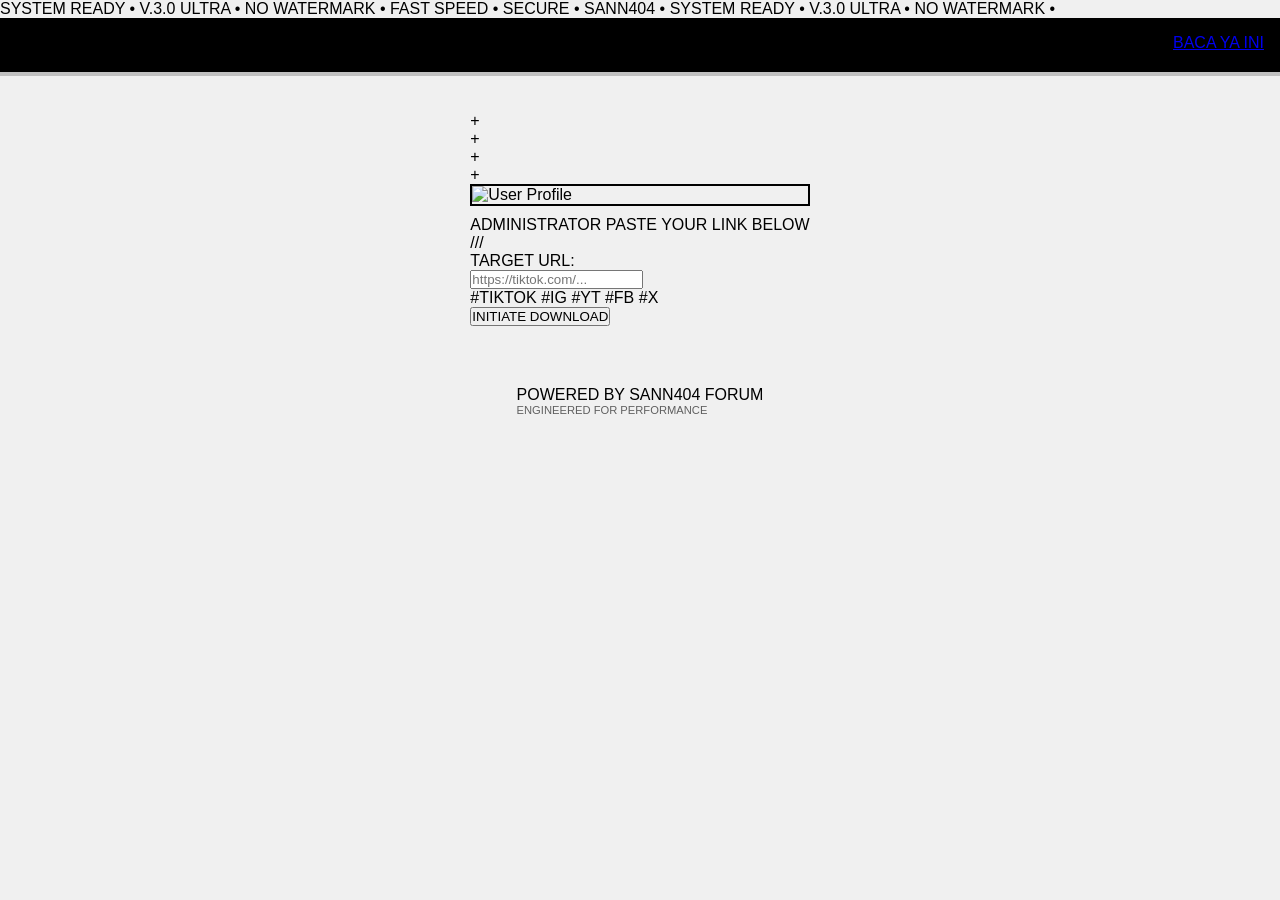
==== commit 782dc523: "Update index.html" ====
--- a/public/index.html
+++ b/public/index.html
@@ -3,57 +3,86 @@
 <head>
     <meta charset="UTF-8">
     <meta name="viewport" content="width=device-width, initial-scale=1.0">
-    <title>MEDIA DOWNLOADER</title>
+    <title>MEDIA DOWNLOADER ULTRA</title>
+    <link rel="preconnect" href="https://fonts.googleapis.com">
+    <link rel="preconnect" href="https://fonts.gstatic.com" crossorigin>
+    <link href="https://fonts.googleapis.com/css2?family=JetBrains+Mono:wght@400;800&family=Space+Grotesk:wght@300;700;900&display=swap" rel="stylesheet">
     <link rel="stylesheet" href="style.css">
 </head>
 <body>
 
+    <div class="bg-noise"></div>
+    <div class="floating-shape shape-1"></div>
+    <div class="floating-shape shape-2"></div>
+
+    <div class="marquee-top">
+        <div class="marquee-content">
+            SYSTEM READY • V.3.0 ULTRA • NO WATERMARK • FAST SPEED • SECURE • SANN404 • SYSTEM READY • V.3.0 ULTRA • NO WATERMARK •
+        </div>
+    </div>
+
     <nav class="navbar">
-        <a href="index.html" class="brand">MediaDownloader</a>
-        <div class="nav-links">
-            <a href="docs.html">DOCS</a>
+        <div class="brand-container">
+            <div class="brand-glitch" data-text="MD-ULTRA">MediaDownloader</div>
         </div>
+       
+        <a href="docs.html" class="nav-btn">BACA YA INI</a>
     </nav>
 
     <div class="container">
         
-        <div class="brutalist-card">
-            <div class="brutalist-card__header">
-                <div class="brutalist-card__icon">
-                    <svg viewBox="0 0 24 24" xmlns="http://www.w3.org/2000/svg">
-                        <path d="M12 2C6.48 2 2 6.48 2 12s4.48 10 10 10 10-4.48 10-10S17.52 2 12 2zm-2 15l-5-5 1.41-1.41L10 14.17l7.59-7.59L19 8l-9 9z"></path>
-                    </svg>
+        <div class="cyber-card main-card">
+            <div class="screw top-left">+</div>
+            <div class="screw top-right">+</div>
+            <div class="screw bottom-left">+</div>
+            <div class="screw bottom-right">+</div>
+
+            <div class="card-header-visual">
+                <div class="profile-section">
+                    <img src="https://cdn.odzre.my.id/rc4.jpg" alt="User Profile" class="avatar-img" id="userAvatar">
+                    <div class="profile-info">
+                        <span class="user-role">ADMINISTRATOR</span>
+                        <span class="user-action">PASTE YOUR LINK BELOW</span>
+                    </div>
                 </div>
-                <div class="brutalist-card__alert">DOWNLOADER</div>
+                <div class="decor-lines">///</div>
             </div>
             
-            <div class="brutalist-card__message">
-                Paste your link below. Supports TikTok, IG, FB, Youtube, and more.
-                <br><br>
-                <input type="text" id="urlInput" class="brutalist-input" placeholder="HTTPS://LINK-HERE..." autocomplete="off">
-            </div>
-            
-            <div class="brutalist-card__actions">
-                <button id="downloadBtn" onclick="fetchMedia()" class="brutalist-card__button brutalist-card__button--read">
-                    GET DATA
+            <div class="card-body">
+                <div class="input-wrapper">
+                    <div class="input-label">TARGET URL:</div>
+                    <input type="text" id="urlInput" class="cyber-input" placeholder="https://tiktok.com/..." autocomplete="off">
+                    <div class="input-focus-border"></div>
+                </div>
+
+                <div class="platform-tags">
+                    <span>#TIKTOK</span> <span>#IG</span> <span>#YT</span> <span>#FB</span> <span>#X</span>
+                </div>
+                
+                <button id="downloadBtn" onclick="fetchMedia()" class="cyber-button">
+                    <span class="btn-text">INITIATE DOWNLOAD</span>
+                    <span class="btn-glare"></span>
                 </button>
             </div>
         </div>
 
-        <div id="loading" class="brutalist-card hidden">
-            <div class="loading-container">
-                <span class="loader"></span>
-                <p style="margin-top:10px;">PROCESSING...</p>
-            </div>
+        <div id="loading" class="cyber-card hidden" style="text-align: center; padding: 40px;">
+            <div class="scanner"></div>
+            <p class="blink-text">PROCESSING DATA STREAM...</p>
         </div>
 
-        <div id="error-msg" class="brutalist-card hidden" style="border-color: red;">
-            <div class="brutalist-card__alert" style="color: red;">ERROR</div>
-            <div class="brutalist-card__message" id="error-text"></div>
+        <div id="error-msg" class="cyber-card error-state hidden">
+            <div class="error-header">SYSTEM ERROR</div>
+            <div class="error-body" id="error-text"></div>
         </div>
 
-        <div id="result" class="result-container" style="width: 100%; display: flex; flex-direction: column; align-items: center; gap: 20px;">
-            </div>
+        <div id="result" class="result-stack"></div>
+
+        <footer class="sann-footer">
+            <div class="footer-line"></div>
+            <p>POWERED BY <span class="sann-highlight">SANN404 FORUM</span></p>
+            <p style="font-size: 0.7rem; opacity: 0.6;">ENGINEERED FOR PERFORMANCE</p>
+        </footer>
 
     </div>
 
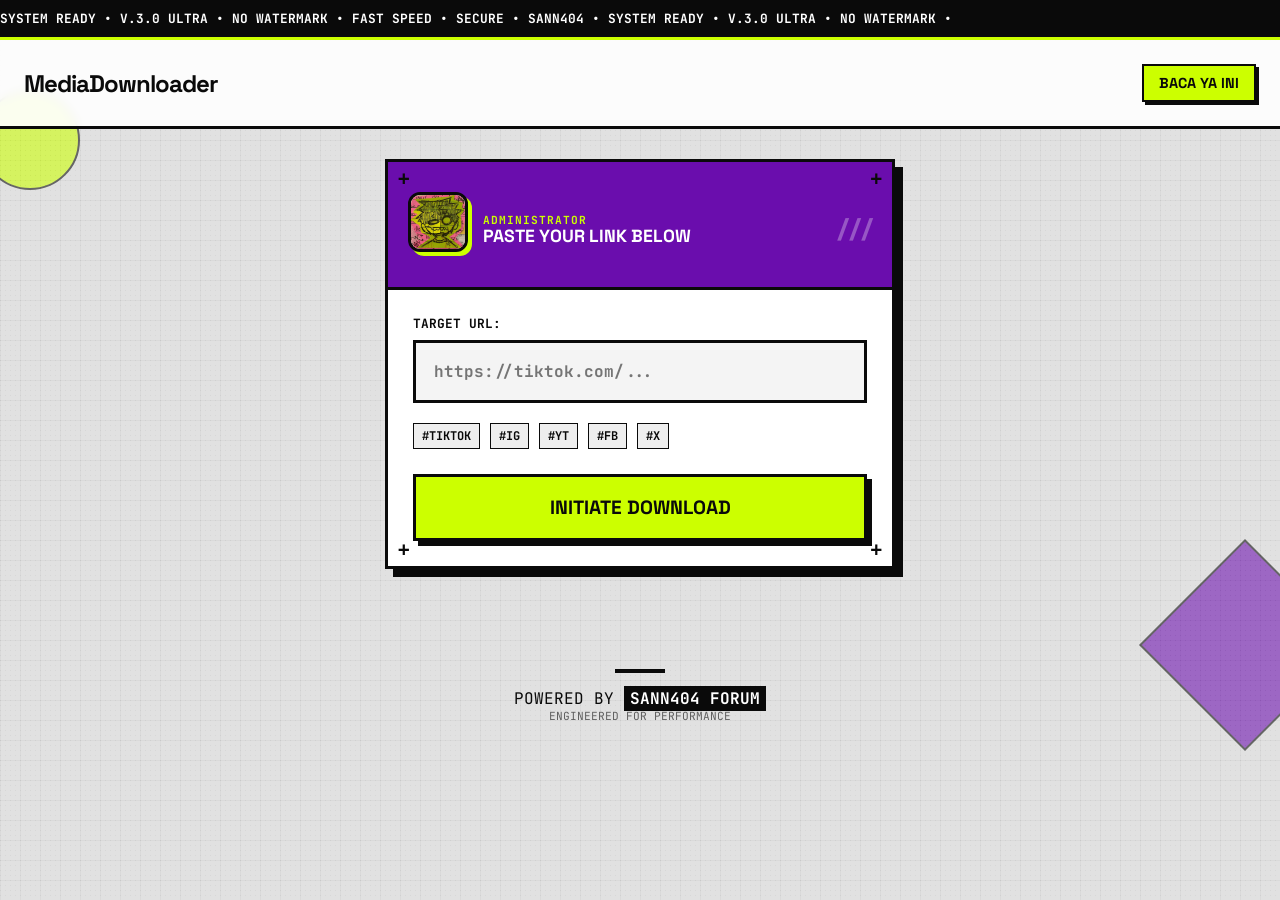
==== commit 07579c06: "Update index.html" ====
--- a/public/index.html
+++ b/public/index.html
@@ -39,7 +39,7 @@
 
             <div class="card-header-visual">
                 <div class="profile-section">
-                    <img src="https://cdn.odzre.my.id/rc4.jpg" alt="User Profile" class="avatar-img" id="userAvatar">
+                    <img src="63985eb0b043dbf2bcdc175f50acb386.jpg" alt="User Profile" class="avatar-img" id="userAvatar">
                     <div class="profile-info">
                         <span class="user-role">ADMINISTRATOR</span>
                         <span class="user-action">PASTE YOUR LINK BELOW</span>
--- a/public/style.css
+++ b/public/style.css
@@ -1,246 +1,409 @@
-/* GLOBAL RESET & FONTS */
-* {
-    box-sizing: border-box;
-    margin: 0;
-    padding: 0;
-}
+/* --- VARIABLES & PALETTE --- */
+:root {
+    --bg-color: #e0e0e0;
+    --main-black: #0a0a0a;
+    --card-bg: #ffffff;
+    
+    /* PALET WARNA BARU (NO MORE PINK) */
+    --accent-primary: #6a0dad;  /* Deep Electric Violet */
+    --accent-secondary: #ccff00; /* Toxic Lime */
+    --accent-tertiary: #ff5f00;  /* Industrial Orange */
+    
+    --border-width: 3px;
+    --font-head: 'Space Grotesk', sans-serif;
+    --font-mono: 'JetBrains Mono', monospace;
+}
+
+* { box-sizing: border-box; margin: 0; padding: 0; }
 
 body {
-    font-family: "Arial", sans-serif;
-    background-color: #f0f0f0; /* Background abu muda agar card kontras */
+    font-family: var(--font-head);
+    background-color: var(--bg-color);
+    color: var(--main-black);
+    min-height: 100vh;
+    overflow-x: hidden;
+    padding-bottom: 100px;
+    background-image: 
+        linear-gradient(rgba(0,0,0,0.03) 1px, transparent 1px),
+        linear-gradient(90deg, rgba(0,0,0,0.03) 1px, transparent 1px);
+    background-size: 20px 20px;
+}
+
+/* --- DECORATION & NOISE --- */
+.bg-noise {
+    position: fixed; top: 0; left: 0; width: 100%; height: 100%;
+    opacity: 0.04;
+    pointer-events: none;
+    z-index: -1;
+    background: url('[data-uri]');
+}
+
+.floating-shape {
+    position: fixed;
+    z-index: -2;
+    border: 2px solid var(--main-black);
+    background: var(--accent-secondary);
+    opacity: 0.6;
+}
+.shape-1 { width: 100px; height: 100px; top: 10%; left: -20px; border-radius: 50%; }
+.shape-2 { width: 150px; height: 150px; bottom: 20%; right: -40px; transform: rotate(45deg); background: var(--accent-primary); }
+
+/* --- MARQUEE --- */
+.marquee-top {
+    background: var(--main-black);
+    color: var(--card-bg);
+    padding: 10px 0;
+    font-family: var(--font-mono);
+    font-size: 0.8rem;
+    font-weight: bold;
+    border-bottom: var(--border-width) solid var(--accent-secondary);
+    overflow: hidden;
+    white-space: nowrap;
+}
+.marquee-content { display: inline-block; animation: scrollLeft 15s linear infinite; }
+@keyframes scrollLeft { from { transform: translateX(0); } to { transform: translateX(-50%); } }
+
+/* --- NAVBAR --- */
+/* --- UPDATE BRAND LOGO (SIDEBAR TEXT) --- */
+.brand-box {
+    display: flex;
+    align-items: center;
+    gap: 10px;
+    background: var(--main-black);
+    padding: 8px 15px;
+    transform: skewX(-10deg); /* Miring biar futuristik */
+    border: 2px solid var(--accent-secondary);
+    box-shadow: 4px 4px 0 rgba(0,0,0,0.2);
+}
+
+.brand-icon {
+    color: var(--accent-secondary);
+    font-weight: 900;
+    font-size: 1.2rem;
+    letter-spacing: -2px;
+    transform: skewX(10deg); /* Balikin miringnya teks */
+}
+
+.brand-text {
+    color: #fff;
+    font-weight: 900;
+    font-size: 1.2rem;
+    font-family: var(--font-head);
+    transform: skewX(10deg);
+}
+
+.version-tag {
+    background: var(--accent-primary);
+    padding: 2px 5px;
+    font-size: 0.6rem;
+    border-radius: 4px;
+    vertical-align: middle;
+    margin-left: 5px;
+    border: 1px solid #fff;
+}
+
+/* --- UPDATE HALAMAN DOKUMENTASI --- */
+.docs-container {
+    max-width: 700px; /* Lebih lebar sedikit dari home */
+}
+
+.cyber-header {
+    text-align: center;
+    margin-bottom: 20px;
+    border-bottom: 4px solid var(--main-black);
+    padding-bottom: 20px;
+    position: relative;
+}
+
+.cyber-header h1 {
+    font-size: 2.5rem;
+    font-weight: 900;
+    text-transform: uppercase;
+    color: var(--main-black);
+    text-shadow: 3px 3px 0 var(--accent-secondary);
+    margin-bottom: 5px;
+}
+
+.cyber-header p {
+    font-family: var(--font-mono);
+    font-weight: bold;
+    color: var(--accent-primary);
+    letter-spacing: 1px;
+}
+
+/* Timeline Steps */
+.step-list {
+    display: flex;
+    flex-direction: column;
+    gap: 20px;
+}
+
+.step-item {
+    display: flex;
+    gap: 15px;
+    border-left: 4px solid var(--main-black);
+    padding-left: 15px;
+    position: relative;
+}
+
+.step-number {
+    font-size: 2rem;
+    font-weight: 900;
+    color: rgba(0,0,0,0.1);
+    font-family: var(--font-head);
+    min-width: 50px;
+}
+
+.step-content h3 {
+    font-size: 1.1rem;
+    font-weight: 800;
+    text-transform: uppercase;
+    margin-bottom: 5px;
+    background: var(--accent-secondary);
+    display: inline-block;
+    padding: 2px 5px;
+    border: 1px solid var(--main-black);
+}
+
+.step-content p {
+    font-size: 0.9rem;
+    line-height: 1.5;
+    font-family: var(--font-mono);
+}
+
+/* Platform Grid */
+.platform-grid {
+    display: grid;
+    grid-template-columns: repeat(auto-fill, minmax(140px, 1fr));
+    gap: 10px;
+}
+
+.p-item {
+    background: #000;
+    color: #fff;
+    padding: 10px;
+    font-size: 0.8rem;
+    font-weight: bold;
+    text-align: center;
+    border: 1px solid var(--accent-secondary);
+    font-family: var(--font-mono);
+}
+.p-item:hover {
+    background: var(--accent-secondary);
     color: #000;
-    padding-bottom: 50px;
-    min-height: 100vh;
-}
-
-/* NAVBAR (STICKY SIDEBAR ATAS) */
+}
+
+/* FAQ Styling */
+.faq-box {
+    border: 2px solid var(--main-black);
+    margin-bottom: 10px;
+    background: #fff;
+}
+
+.faq-box summary {
+    padding: 15px;
+    font-weight: 800;
+    cursor: pointer;
+    list-style: none;
+    background: #f0f0f0;
+    font-family: var(--font-mono);
+    font-size: 0.9rem;
+}
+
+.faq-box summary::after {
+    content: "+"; 
+    float: right; 
+    font-weight: 900;
+}
+
+.faq-box[open] summary {
+    background: var(--accent-tertiary);
+    color: #fff;
+}
+
+.faq-box p {
+    padding: 15px;
+    border-top: 2px solid var(--main-black);
+    font-size: 0.9rem;
+}
+
+/* Dev Zone Footer Docs */
+.dev-zone {
+    text-align: center;
+    background: var(--main-black);
+    color: #fff;
+    padding: 30px;
+    border: 3px solid var(--accent-secondary);
+    margin-top: 20px;
+    position: relative;
+    overflow: hidden;
+}
+
+.dev-title {
+    font-size: 1.5rem;
+    font-weight: 900;
+    color: var(--accent-secondary);
+    margin-bottom: 10px;
+}
+
+.shape-doc-1 {
+    width: 200px;
+    height: 200px;
+    background: var(--accent-primary);
+    border-radius: 0;
+    transform: rotate(15deg);
+    top: -50px;
+    right: -50px;
+    opacity: 0.2;
+}
+
 .navbar {
-    position: sticky;
-    top: 0;
-    z-index: 1000;
-    background-color: #000;
-    border-bottom: 4px solid #000;
-    padding: 1rem;
+    display: flex; justify-content: space-between; align-items: center;
+    padding: 1.5rem;
+    background: rgba(255,255,255,0.9);
+    backdrop-filter: blur(5px);
+    border-bottom: var(--border-width) solid var(--main-black);
+    position: sticky; top: 0; z-index: 100;
+}
+
+.brand-glitch {
+    font-weight: 900; font-size: 1.5rem; letter-spacing: -1px;
+    position: relative;
+    color: var(--main-black);
+}
+.brand-glitch::before {
+    content: attr(data-text); position: absolute; left: 2px; text-shadow: -1px 0 var(--accent-primary);
+    top: 0; color: var(--main-black); background: var(--bg-color); overflow: hidden; clip: rect(0, 900px, 0, 0); animation: glitch 2s infinite linear alternate-reverse;
+}
+
+.status-badge {
+    display: flex; align-items: center; gap: 5px;
+    font-family: var(--font-mono); font-size: 0.7rem; font-weight: bold;
+    border: 1px solid var(--main-black); padding: 4px 8px; border-radius: 20px; background: #fff;
+}
+.dot { width: 8px; height: 8px; background: #00ff00; border-radius: 50%; box-shadow: 0 0 5px #00ff00; }
+
+.nav-btn {
+    text-decoration: none; color: var(--main-black); font-weight: 800;
+    background: var(--accent-secondary); border: 2px solid var(--main-black);
+    padding: 8px 15px; box-shadow: 3px 3px 0 var(--main-black);
+    font-size: 0.9rem;
+}
+
+/* --- CONTAINER & CARD --- */
+.container { max-width: 550px; margin: 30px auto; padding: 0 20px; display: flex; flex-direction: column; gap: 30px; }
+
+.cyber-card {
+    background: var(--card-bg);
+    border: var(--border-width) solid var(--main-black);
+    box-shadow: 8px 8px 0 var(--main-black); /* Shadow lebih tebal */
+    position: relative;
+    overflow: hidden;
+}
+
+/* Dekorasi Sekrup */
+.screw { position: absolute; font-family: monospace; font-weight: bold; font-size: 1.2rem; pointer-events: none; }
+.top-left { top: 5px; left: 10px; } .top-right { top: 5px; right: 10px; }
+.bottom-left { bottom: 5px; left: 10px; } .bottom-right { bottom: 5px; right: 10px; }
+
+/* HEADER VISUAL BARU */
+.card-header-visual {
+    background: var(--accent-primary);
+    padding: 30px 20px 20px 20px;
+    border-bottom: var(--border-width) solid var(--main-black);
     display: flex;
     justify-content: space-between;
     align-items: center;
-    box-shadow: 0 4px 0 rgba(0,0,0,0.2);
-}
-
-.brand {
-    color: #fff;
-    font-weight: 900;
-    font-size: 1.2rem;
-    text-transform: uppercase;
-    text-decoration: none;
-    letter-spacing: 2px;
-}
-
-.nav-links a {
-    color: #fff;
-    text-decoration: none;
-    font-weight: 700;
-    text-transform: uppercase;
-    margin-left: 15px;
-    border: 2px solid #fff;
-    padding: 5px 10px;
-    transition: 0.2s;
-}
-
-.nav-links a:hover {
-    background-color: #fff;
-    color: #000;
-    box-shadow: 4px 4px 0 #888;
-}
-
-/* LAYOUT CONTAINER */
-.container {
-    display: flex;
-    flex-direction: column;
-    align-items: center;
-    padding: 20px;
-    gap: 30px;
-    margin-top: 20px;
-}
-
-/* BRUTALIST CARD STYLE (From your example) */
-.brutalist-card {
-    width: 100%;
-    max-width: 400px; /* Agar enak di HP dan PC */
-    border: 4px solid #000;
-    background-color: #fff;
-    padding: 1.5rem;
-    box-shadow: 10px 10px 0 #000;
-}
-
-.brutalist-card__header {
-    display: flex;
-    align-items: center;
-    gap: 1rem;
-    margin-bottom: 1rem;
-    border-bottom: 2px solid #000;
-    padding-bottom: 1rem;
-}
-
-.brutalist-card__icon {
-    flex-shrink: 0;
-    display: flex;
-    align-items: center;
-    justify-content: center;
-    background-color: #000;
-    padding: 0.5rem;
-}
-
-.brutalist-card__icon svg {
-    height: 1.5rem;
-    width: 1.5rem;
-    fill: #fff;
-}
-
-.brutalist-card__alert {
-    font-weight: 900;
-    color: #000;
-    font-size: 1.5rem;
-    text-transform: uppercase;
-}
-
-.brutalist-card__message {
-    margin-top: 1rem;
-    color: #000;
-    font-size: 0.9rem;
-    line-height: 1.4;
-    border-bottom: 2px solid #000;
-    padding-bottom: 1rem;
-    font-weight: 600;
-}
-
-.brutalist-card__actions {
-    margin-top: 1rem;
-}
-
-/* CUSTOM INPUT FOR BRUTALIST STYLE */
-.brutalist-input {
-    width: 100%;
-    padding: 15px;
-    font-size: 1rem;
-    font-weight: bold;
-    border: 3px solid #000;
-    background: #eee;
-    margin-bottom: 1rem;
-    outline: none;
-    font-family: "Arial", sans-serif;
-}
-
-.brutalist-input:focus {
+}
+
+.profile-section { display: flex; align-items: center; gap: 15px; }
+
+/* AVATAR STYLING */
+.avatar-img {
+    width: 60px; height: 60px;
+    border: 3px solid var(--main-black);
     background: #fff;
-    box-shadow: 5px 5px 0 #000;
-}
-
-/* BUTTONS */
-.brutalist-card__button {
-    display: block;
-    width: 100%;
-    padding: 0.75rem;
-    text-align: center;
-    font-size: 1rem;
-    font-weight: 700;
-    text-transform: uppercase;
-    border: 3px solid #000;
-    background-color: #fff;
-    color: #000;
-    position: relative;
-    transition: all 0.2s ease;
-    box-shadow: 5px 5px 0 #000;
-    overflow: hidden;
-    text-decoration: none;
-    margin-bottom: 1rem;
-    cursor: pointer;
-}
-
-.brutalist-card__button--read {
-    background-color: #000;
-    color: #fff;
-}
-
-.brutalist-card__button::before {
-    content: "";
-    position: absolute;
-    top: 0;
-    left: -100%;
-    width: 100%;
-    height: 100%;
-    background: linear-gradient(
-        120deg,
-        transparent,
-        rgba(255, 255, 255, 0.3),
-        transparent
-    );
-    transition: all 0.6s;
-}
-
-.brutalist-card__button:hover::before {
-    left: 100%;
-}
-
-.brutalist-card__button:hover {
-    transform: translate(-2px, -2px);
-    box-shadow: 7px 7px 0 #000;
-}
-
-.brutalist-card__button--mark:hover {
-    background-color: #296fbb;
-    border-color: #296fbb;
-    color: #fff;
-    box-shadow: 7px 7px 0 #004280;
-}
-
-.brutalist-card__button--read:hover {
-    background-color: #ff0000;
-    border-color: #ff0000;
-    color: #fff;
-    box-shadow: 7px 7px 0 #800000;
-}
-
-.brutalist-card__button:active {
-    transform: translate(5px, 5px);
-    box-shadow: none;
-}
-
-.brutalist-card__button:disabled {
-    background-color: #ccc;
-    cursor: not-allowed;
-    box-shadow: none;
-    transform: none;
-}
-
-/* MEDIA CONTENT STYLES */
-img, video, audio {
-    width: 100%;
-    border: 2px solid #000;
-    display: block;
-    margin-bottom: 10px;
-}
-
-/* UTILITIES */
+    border-radius: 12px; /* Kotak rounded */
+    box-shadow: 4px 4px 0 var(--accent-secondary);
+}
+
+.profile-info { display: flex; flex-direction: column; }
+.user-role { font-family: var(--font-mono); font-size: 0.7rem; color: var(--accent-secondary); font-weight: bold; letter-spacing: 1px; }
+.user-action { font-weight: 900; color: #fff; font-size: 1.1rem; text-transform: uppercase; line-height: 1.1; }
+
+.decor-lines { font-family: var(--font-mono); color: rgba(255,255,255,0.3); font-weight: 900; font-size: 1.5rem; letter-spacing: -2px; }
+
+/* --- INPUT SECTION --- */
+.card-body { padding: 25px; }
+.input-wrapper { position: relative; margin-bottom: 20px; }
+.input-label { font-family: var(--font-mono); font-weight: bold; font-size: 0.8rem; margin-bottom: 8px; display: block; }
+
+.cyber-input {
+    width: 100%; padding: 18px;
+    border: 3px solid var(--main-black);
+    background: #f4f4f4;
+    font-family: var(--font-mono); font-size: 1rem; font-weight: bold;
+    outline: none; transition: 0.2s;
+}
+.cyber-input:focus { background: #fff; border-color: var(--accent-tertiary); }
+
+.platform-tags { display: flex; gap: 10px; margin-bottom: 25px; flex-wrap: wrap; }
+.platform-tags span {
+    font-size: 0.75rem; font-weight: bold; background: #eee;
+    padding: 4px 8px; border: 1px solid var(--main-black);
+    font-family: var(--font-mono);
+}
+
+/* --- BUTTON UTAMA --- */
+.cyber-button {
+    width: 100%; padding: 18px;
+    border: 3px solid var(--main-black);
+    background: var(--accent-secondary); /* WARNA LIME */
+    color: var(--main-black);
+    font-family: var(--font-head); font-weight: 900; font-size: 1.2rem;
+    text-transform: uppercase; cursor: pointer;
+    position: relative; overflow: hidden;
+    box-shadow: 5px 5px 0 var(--main-black);
+    transition: all 0.1s;
+}
+.cyber-button:active { transform: translate(3px, 3px); box-shadow: 2px 2px 0 var(--main-black); }
+.cyber-button:hover { background: #bfff00; }
+
+/* --- RESULT CARD STYLING --- */
+.result-card {
+    background: #fff; border: 3px solid var(--main-black);
+    margin-bottom: 20px; padding: 0; box-shadow: 8px 8px 0 rgba(0,0,0,0.2);
+}
+.result-header {
+    background: var(--main-black); color: #fff;
+    padding: 10px 15px; display: flex; justify-content: space-between; align-items: center;
+}
+.result-badge { background: var(--accent-tertiary); color: #000; font-weight: bold; padding: 2px 6px; font-size: 0.7rem; border: 1px solid #fff; }
+.result-body { padding: 15px; }
+
+/* MEDIA CONTENT */
+video, img, audio { width: 100%; border: 2px solid var(--main-black); display: block; margin-bottom: 15px; }
+
+/* --- FOOTER SANN404 --- */
+.sann-footer {
+    text-align: center; margin-top: 40px; padding-bottom: 20px;
+    font-family: var(--font-mono);
+}
+.footer-line { width: 50px; height: 4px; background: var(--main-black); margin: 0 auto 15px auto; }
+.sann-highlight { background: var(--main-black); color: #fff; padding: 2px 6px; font-weight: bold; }
+
+/* --- UTILITIES --- */
 .hidden { display: none !important; }
 
-/* LOADING SPINNER BRUTALIST */
-.loader {
-    width: 48px;
-    height: 48px;
-    border: 5px solid #000;
-    border-bottom-color: transparent;
-    border-radius: 50%;
-    display: inline-block;
-    box-sizing: border-box;
-    animation: rotation 1s linear infinite;
-    margin: 0 auto;
-}
-@keyframes rotation { 0% { transform: rotate(0deg); } 100% { transform: rotate(360deg); } }
-
-.loading-container {
-    text-align: center;
-    padding: 20px;
-    font-weight: bold;
-    text-transform: uppercase;
-}
+/* LOADING ANIMATION */
+.scanner { width: 100%; height: 4px; background: var(--accent-primary); animation: scan 2s infinite ease-in-out; margin-bottom: 15px; }
+@keyframes scan { 0% { width: 0; } 50% { width: 100%; } 100% { width: 0; margin-left: auto; } }
+.blink-text { font-family: var(--font-mono); font-weight: bold; animation: blink 1s infinite; }
+@keyframes blink { 50% { opacity: 0.5; } }
+
+/* ERROR CARD */
+.error-state { border-color: red; box-shadow: 8px 8px 0 red; }
+.error-header { background: red; color: white; padding: 10px; font-weight: bold; }
+.error-body { padding: 20px; color: red; font-family: var(--font-mono); font-weight: bold; }
+
+@keyframes glitch { 0% { clip: rect(20px, 9999px, 10px, 0); } 100% { clip: rect(50px, 9999px, 80px, 0); } }
